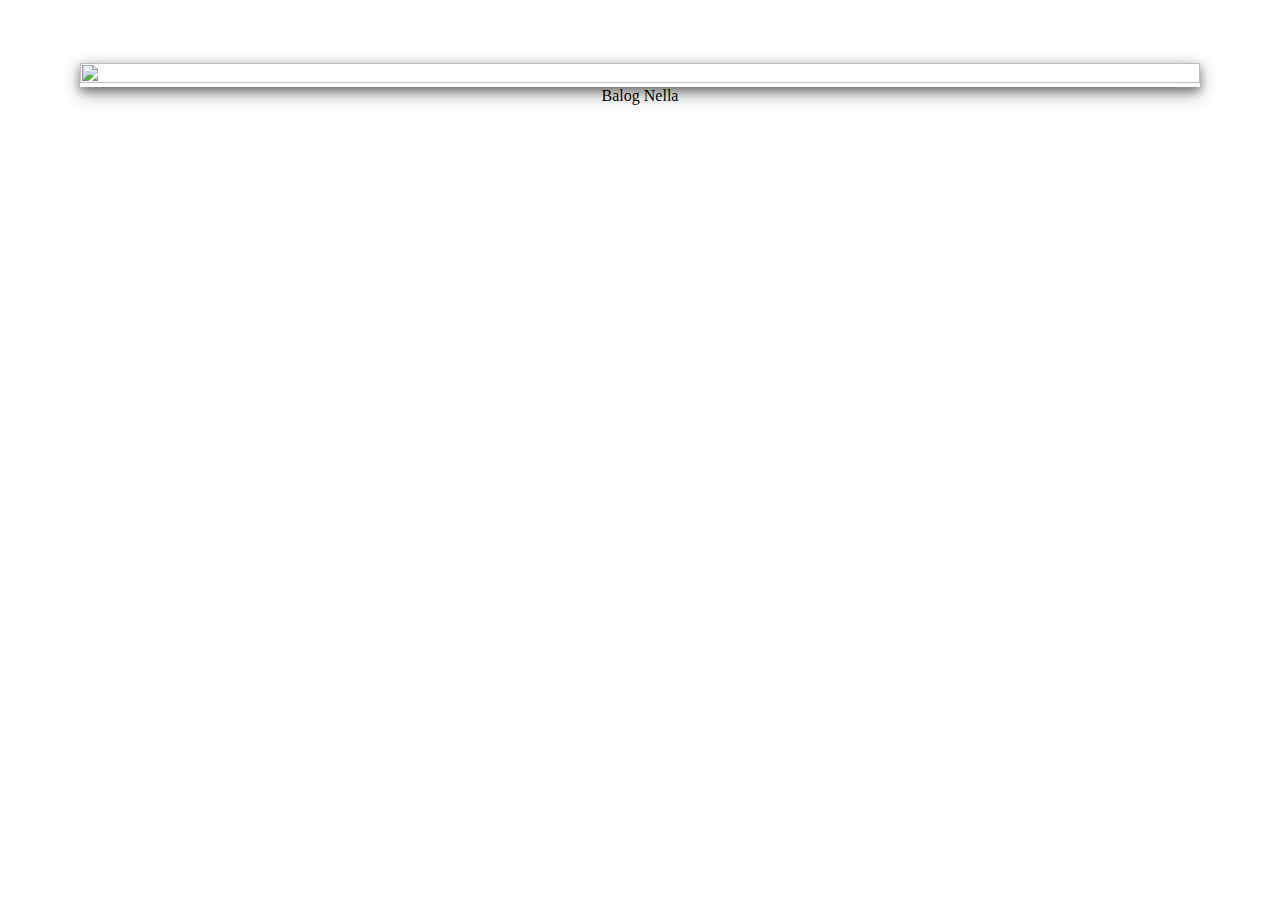
==== index.html @ 2c91ec94 "nem működik img-el" ====
<!DOCTYPE html>
<html>
    <head>
        <script type="text/javascript" src="Js/jquery.js"></script>
        <meta charset="utf-8" lang="en" />
        <meta name="viewport" content="width=device-width,initial-scale=1.0">
        <link rel="stylesheet" type="text/css" href="CSS/navbar.css"/>
        <link rel="stylesheet" type="text/css" href="CSS/Home.css"/>
        <title>Balog Nella</title>
    </head>
    <body>
        <script src="Js/common.js">
        
        </script>
        <div id="nav-placeholder"></div>

        <div class= "container">
            <div class="kep" >
                <img src="Images/falMelletti.jpg" width="100%">
            </div>
            <div class="nev">
                <p class="felirat">Balog Nella</p>
            </div>
        </div>
    </body>
</html>
---- CSS/navbar.css ----
:root{
    --background: #fff5db;
}

@import url('https://fonts.googleapis.com/css2?family=Open+Sans:wght@300;400&display=swap');

*{
    box-sizing: border-box;
    padding: 0px;
    margin: 0px;
}
html {
    overflow-x: hidden;
}
body {
    position: relative;
    min-height: 100vh;

}

.js-loading *,
.js-loading *:before,
.js-loading *:after {
  animation-play-state: paused !important;
}

.nav{
    display: flex;
    flex-direction: row;
    width: 70vw;
    height: inherit;
    align-items: center;
    vertical-align: middle;
    margin: auto;
    max-height: inherit;
}
header{
    display: block;
}

.icons{
    position: relative;
    flex-basis: 30%;
    list-style: none;
    min-width: 160px;
}

.navigations{
    list-style: none;
    flex-basis: 70%;
    justify-content: space-around;
    width: 30%;
    display: flex;
    flex-direction: row;
    font-size: inherit;
    font-family: 'Open Sans', sans-serif;
}
.navigations > li > a{
    transition: 0.3s linear;
    text-transform: uppercase;
}
.navigations > li > a:hover{
    position: relative;
    color: #ff3c3c;
    font-size: 1.15em;
    transition: 0.3s linear;
}
.navigations >li{
    padding-right: 2.5vw;
}
.inline > li{
    display: inline-block;
    text-decoration: none;
    padding: auto;
    font-size: 1rem;
    margin: auto;
}
/* icons */
.icon{
    height: 3vh;
    width: 3vh;
    background-size: cover;
    
}

#instagram{
    background-image: url(../Images/instagram.svg);
    transition: 0.2s linear;
    margin-left: 1rem;
    margin-right: 2rem;
}

#instagram:hover{
    background-image: url(../Images/instagramC2.svg);
}

#youtube{
    background-image: url(..//Images/youtube.svg);
    transition: 0.2s linear;
}

#youtube:hover{
    background-image: url(../Images/youtubeC.svg);
}

a{
    color: black;   
    text-decoration: none;
}

.burger div{
    width: 25px;
    height: 3px;
    background-color: rgb(0, 0, 0);
    margin: 5px;
    transition: 0.3s linear;
}

.burger {
    position: absolute;
    right: 3vh;
    align-items: right;
    cursor: pointer;
    display: none;
}
img{
    box-shadow: 0 4px 8px 0 rgba(0, 0, 0, 0.2), 0 6px 20px 0 rgba(0, 0, 0, 0.19);
}
nav {
    opacity: 0;
    transform: translateY(-40%);
    background-color: var(--background);
    max-height: 7vh;
    height: 5rem;
    width: 100%;
    z-index: 10;
    animation: slideInNav 0.5s forwards;
    vertical-align: middle;
    justify-content: center;
}

@keyframes slideInNav {
    100%{
        opacity: 1;
        transform: none;
    }
}
@media screen and (max-width: 1200px) {
    .inline > li{
        font-size: 1.2rem;
    }
    .nav{
        width: 90%;
    }
}

@media  screen and (max-width: 1000px){
    body{
        overflow-x: hidden;
    }
    
    nav{
        min-height: 2em;
        max-height: 6vh;
    }
    .navigations{
        position: absolute;
        right: 0px;
        height: 100vh;
        top: 6vh;
        background-color:   #ffebb9;
        opacity: 0;
        flex-direction: column;
        align-items: center;
        width: 100%;
        transform: translateX(100%);
        transition: 0.5s ease-in;
        z-index: 10;
        justify-content: center;
    }

    .navigations > li{
        flex-basis: none;
        font-size: 5vh;
        line-height: 1em;
        margin: 0px;
        padding: 0px;
        margin-bottom: 10vh;
    }
   
    nav{
        height: 10vh;
    }
    .icon{
        width:  4vh;
        height: 4vh; 
    }
    .burger{
        display: block;
    }
    
    .nav-toggle:checked ~ .navigations{
        opacity: 0.92;
        transform: translateX(0%);
        
    }

    .nav-toggle:checked ~ .burger > .line1{
        transform:   rotate(45deg) translate(5px, 6px);
        width: 30px;
        transition: 0.3s linear;
    } 
    .nav-toggle:checked ~ .burger > .line2{
        width: 0px;
        transition: 0.3s linear;
        opacity: 0;

    } 
    .nav-toggle:checked ~ .burger > .line3{
        transform:   rotate(-45deg) translate(5px, -6px);
        width: 30px;
        transition: 0.3s linear;
    } 
}
---- CSS/Home.css ----
@import url('https://fonts.googleapis.com/css2?family=Great+Vibes&display=swap');


.nev{
    line-height: auto;
    text-align: center;
    width: 100%;
    top: 75%;
    z-index: 0;
}

img{
    object-fit: cover;
    height: 100%;
}
.kep{
    max-width: 70rem;
    margin: auto;
    padding: auto;
    box-shadow: 0 4px 8px 0 rgba(0, 0, 0, 0.2), 0 6px 20px 0 rgba(0, 0, 0, 0.19);
    transition: 0.3s;
}
.container{
    position: relative;
}
.container > div{
    padding: auto;
    animation: slideIn 2s;
}

@keyframes slideIn {
    0%{
        z-index: 0;
        opacity: 0;
        transform: translateX(-30%);
    }
    100%{
        z-index: 0;
        opacity: 1;
        transform: translateX(0%);
    }
}
/*
.felirat{
    position: relative;
    color:   #ffebb9;
    vertical-align: middle;
    padding: auto;
    margin: auto;
    z-index: 2;
    font-family: 'Great Vibes', cursive;
    font-size: 15vw;
}
*/
@media  screen and (max-width: 1050px){
    

    .container{
        padding: 0px;
        margin-top: 0px;
        position: static;
    }

    h1{
        font-size: 17vw;
    }
    .kep{
        width: 100%;
        height: 100vh;
    }
}

/* Animations */

h1:hover{
    animation: swing 0.4s ;
}

@keyframes swing{
    15%{
        transform: rotate(-10deg);
    }
    30%{
        transform: rotate(10deg);
    }
    45%{
        transform: rotate(-4deg);
    }
    60%{
        transform: rotate(4deg);
    }
    75%{
        transform: rotate(-1deg);
    }
    90%{
        transform: rotate(1deg);
    }
    100%{
        transform: rotate(0deg);
    }

}
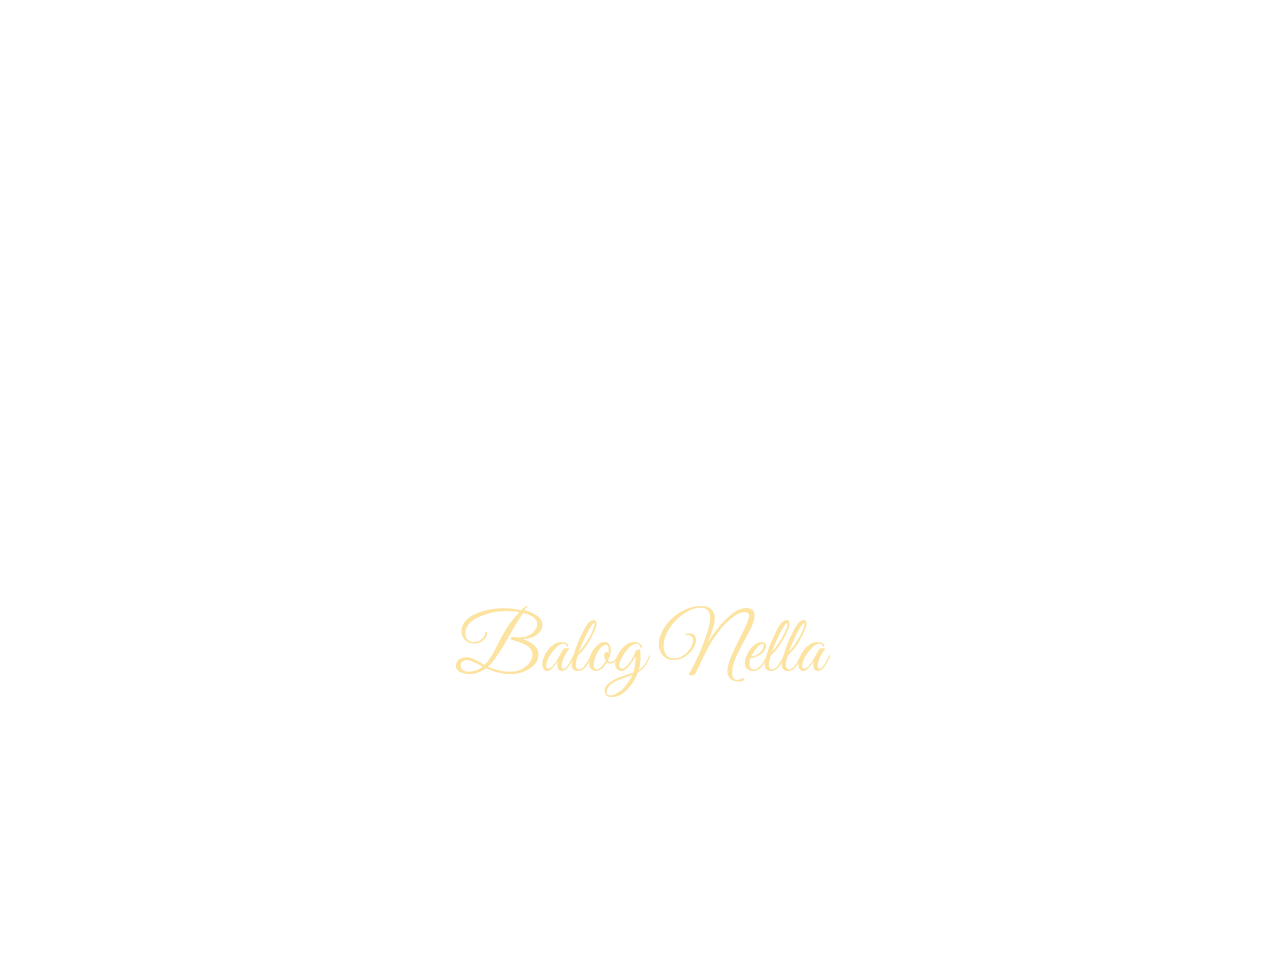
==== commit 2ab736b7: "home page image fixed" ====
--- a/index.html
+++ b/index.html
@@ -15,9 +15,6 @@
         <div id="nav-placeholder"></div>
 
         <div class= "container">
-            <div class="kep" >
-                <img src="Images/falMelletti.jpg" width="100%">
-            </div>
             <div class="nev">
                 <p class="felirat">Balog Nella</p>
             </div>
--- a/CSS/Home.css
+++ b/CSS/Home.css
@@ -4,24 +4,20 @@
 .nev{
     line-height: auto;
     text-align: center;
-    width: 100%;
-    top: 75%;
-    z-index: 0;
+    padding-top: 60vh;
 }
 
-img{
-    object-fit: cover;
-    height: 100%;
-}
-.kep{
-    max-width: 70rem;
-    margin: auto;
+.container{
+    position: static;
+    text-align: center;
+    height: 100vh;
+    max-width: 80vh;
+    background-image: url(../Images/falMelletti.jpg);
+    background-position: top left;
+    background-repeat: no-repeat;
+    background-size: cover;
     padding: auto;
-    box-shadow: 0 4px 8px 0 rgba(0, 0, 0, 0.2), 0 6px 20px 0 rgba(0, 0, 0, 0.19);
-    transition: 0.3s;
-}
-.container{
-    position: relative;
+    margin:auto;
 }
 .container > div{
     padding: auto;
@@ -40,63 +36,39 @@
         transform: translateX(0%);
     }
 }
-/*
+
 .felirat{
-    position: relative;
-    color:   #ffebb9;
+    color:    #fde3a0;
     vertical-align: middle;
-    padding: auto;
-    margin: auto;
     z-index: 2;
     font-family: 'Great Vibes', cursive;
-    font-size: 15vw;
+    max-width: inherit;
+    font-size: 5rem;
+    transition: 0.3s;
 }
-*/
-@media  screen and (max-width: 1050px){
-    
+@media screen and (max-width: 1050px){
+    .felirat{
+        font-size: 8rem;
+    }
+}
 
+@media  screen and (max-width: 750px){
     .container{
         padding: 0px;
         margin-top: 0px;
         position: static;
     }
 
-    h1{
-        font-size: 17vw;
-    }
-    .kep{
-        width: 100%;
-        height: 100vh;
+    .felirat{
+        font-size: 18vw;
     }
 }
 
 /* Animations */
 
-h1:hover{
-    animation: swing 0.4s ;
+.felirat:hover{
+    transition: 0.3s;
+    transform: scale(1.05);
+    filter: hue-rotate(-30deg);
 }
 
-@keyframes swing{
-    15%{
-        transform: rotate(-10deg);
-    }
-    30%{
-        transform: rotate(10deg);
-    }
-    45%{
-        transform: rotate(-4deg);
-    }
-    60%{
-        transform: rotate(4deg);
-    }
-    75%{
-        transform: rotate(-1deg);
-    }
-    90%{
-        transform: rotate(1deg);
-    }
-    100%{
-        transform: rotate(0deg);
-    }
-
-} 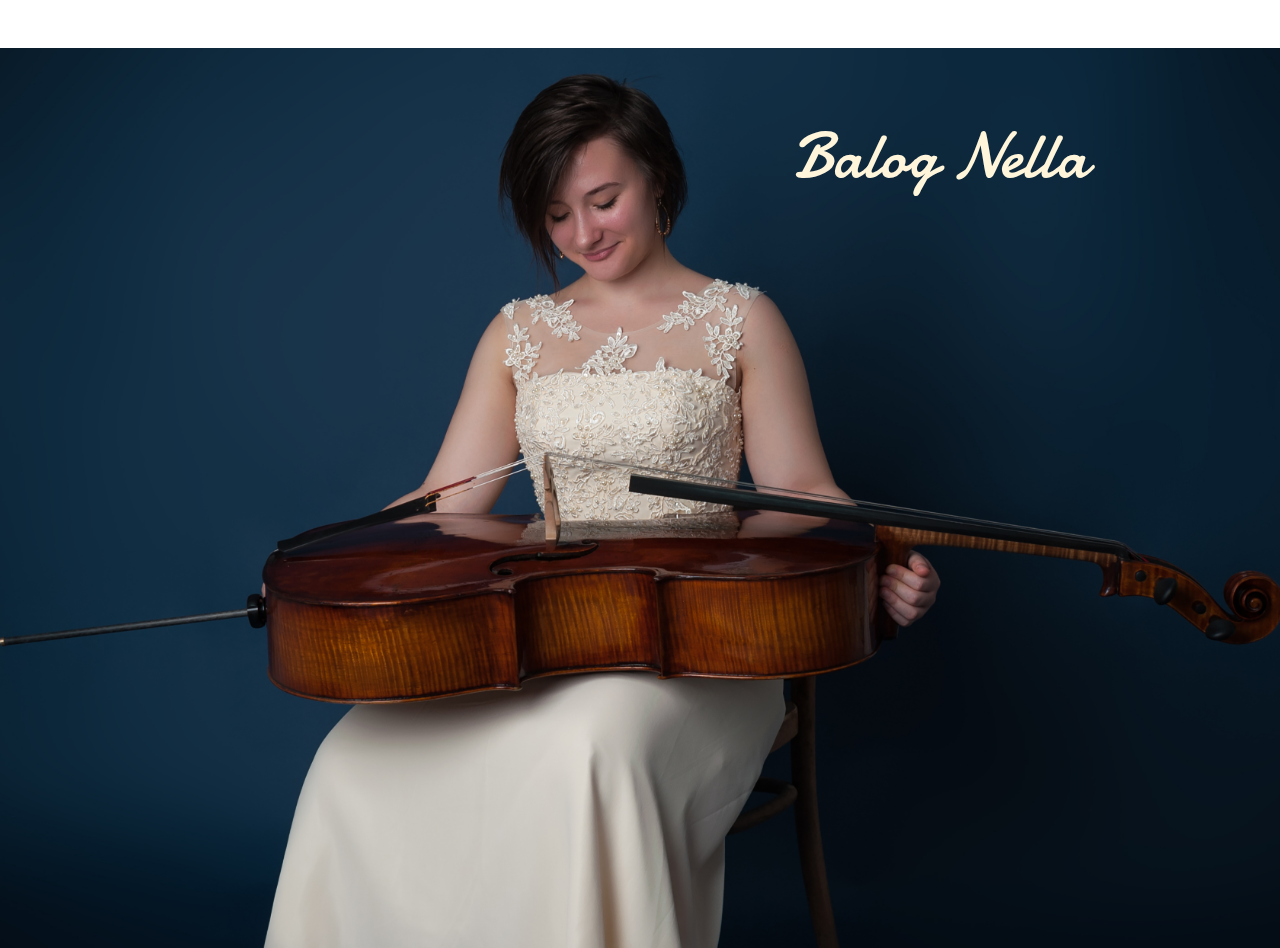
==== commit ac26f6a2: "optimization" ====
--- a/index.html
+++ b/index.html
@@ -1,7 +1,7 @@
 <!DOCTYPE html>
 <html>
     <head>
-        <script type="text/javascript" src="Js/jquery.js"></script>
+        <script src="https://ajax.googleapis.com/ajax/libs/jquery/3.6.0/jquery.min.js"></script>
         <meta charset="utf-8" lang="en" />
         <meta name="viewport" content="width=device-width,initial-scale=1.0">
         <link rel="stylesheet" type="text/css" href="CSS/navbar.css"/>
--- a/CSS/navbar.css
+++ b/CSS/navbar.css
@@ -24,7 +24,7 @@
   animation-play-state: paused !important;
 }
 
-.nav{
+.navMiddle{
     display: flex;
     flex-direction: row;
     width: 70vw;
@@ -33,6 +33,7 @@
     vertical-align: middle;
     margin: auto;
     max-height: inherit;
+    min-height: inherit;
 }
 header{
     display: block;
@@ -42,7 +43,8 @@
     position: relative;
     flex-basis: 30%;
     list-style: none;
-    min-width: 160px;
+    min-width: 100px;
+    min-height: 22px;
 }
 
 .navigations{
@@ -63,7 +65,7 @@
     position: relative;
     color: #ff3c3c;
     font-size: 1.15em;
-    transition: 0.3s linear;
+    transition: 0.2s linear;
 }
 .navigations >li{
     padding-right: 2.5vw;
@@ -77,10 +79,9 @@
 }
 /* icons */
 .icon{
-    height: 3vh;
-    width: 3vh;
+    height: 2rem;
+    width: 2rem;
     background-size: cover;
-    
 }
 
 #instagram{
@@ -117,7 +118,7 @@
 }
 
 .burger {
-    position: absolute;
+    position: fixed;
     right: 3vh;
     align-items: right;
     cursor: pointer;
@@ -126,17 +127,22 @@
 img{
     box-shadow: 0 4px 8px 0 rgba(0, 0, 0, 0.2), 0 6px 20px 0 rgba(0, 0, 0, 0.19);
 }
-nav {
+#navbar {
+    position: fixed;
     opacity: 0;
     transform: translateY(-40%);
     background-color: var(--background);
-    max-height: 7vh;
+    max-height: 55px;   
+    max-width: 100vw; 
     height: 5rem;
     width: 100%;
     z-index: 10;
     animation: slideInNav 0.5s forwards;
     vertical-align: middle;
     justify-content: center;
+    min-height: 40px;
+    transition: 0.3s;
+    top: 0px;
 }
 
 @keyframes slideInNav {
@@ -145,26 +151,62 @@
         transform: none;
     }
 }
-@media screen and (max-width: 1200px) {
+@media screen and (max-width: 1200px) and (min-width: 1001px){
     .inline > li{
         font-size: 1.2rem;
     }
-    .nav{
+    .navMiddle{
         width: 90%;
     }
 }
 
-@media  screen and (max-width: 1000px){
+@media screen and (max-width: 1000px) and (orientation: landscape){
+    #navbar{
+        height: 3rem;
+        max-height: 3rem;
+        width: 100%;
+    }
+    .navigations{
+        width: 100%;
+    }
+    .navMiddle{
+        width: 100%;
+    }
+    .icons{
+        flex-basis: 20%;
+    }
+}
+@media screen and (max-width: 800px) and (orientation: landscape){
+    .navMiddle{
+        width: 100vw;
+    }
+
+    .icon{
+        margin-left: 1rem;
+    }
+
+    #instagram{
+        margin: 0;
+        margin-left: 1rem;
+    }
+
+    .navigations{
+        transform: translateX(5%);
+        width: 50%;
+    }
+
+    #navbar{
+        opacity: 1;
+        justify-content: flex-start;
+    }
+}
+@media screen and (max-width: 1300px) and (orientation: portrait){
     body{
         overflow-x: hidden;
     }
     
-    nav{
-        min-height: 2em;
-        max-height: 6vh;
-    }
     .navigations{
-        position: absolute;
+        position: fixed;
         right: 0px;
         height: 100vh;
         top: 6vh;
@@ -188,35 +230,44 @@
         margin-bottom: 10vh;
     }
    
-    nav{
-        height: 10vh;
+    #navbar{
+        height: 6vh;
+    }
+    .navMiddle{
+        width: 90%;
+
+    }
+    .icons{
+        flex-basis: 50%;
     }
     .icon{
-        width:  4vh;
-        height: 4vh; 
+        width:  2rem;
+        height: 2rem; 
+        min-width: 22px;
+        min-height: 22px;
     }
     .burger{
         display: block;
     }
     
-    .nav-toggle:checked ~ .navigations{
+    #toggle:checked ~ .navigations{
         opacity: 0.92;
         transform: translateX(0%);
         
     }
 
-    .nav-toggle:checked ~ .burger > .line1{
+    #toggle:checked ~ .burger > .line1{
         transform:   rotate(45deg) translate(5px, 6px);
         width: 30px;
         transition: 0.3s linear;
     } 
-    .nav-toggle:checked ~ .burger > .line2{
+    #toggle:checked ~ .burger > .line2{
         width: 0px;
         transition: 0.3s linear;
         opacity: 0;
 
     } 
-    .nav-toggle:checked ~ .burger > .line3{
+    #toggle:checked ~ .burger > .line3{
         transform:   rotate(-45deg) translate(5px, -6px);
         width: 30px;
         transition: 0.3s linear;
--- a/CSS/Home.css
+++ b/CSS/Home.css
@@ -1,23 +1,23 @@
-@import url('https://fonts.googleapis.com/css2?family=Great+Vibes&display=swap');
-
+@import url('https://fonts.googleapis.com/css2?family=Damion&display=swap');
 
 .nev{
     line-height: auto;
-    text-align: center;
-    padding-top: 60vh;
+    text-align: right;
+    padding-top: 4rem;
+    padding-right: 15vw;
 }
 
 .container{
     position: static;
     text-align: center;
     height: 100vh;
-    max-width: 80vh;
-    background-image: url(../Images/falMelletti.jpg);
-    background-position: top left;
+    max-width: 100%;
+    background-image: url(../Images/uloFeher.jpg);
+    background-position: top center;
     background-repeat: no-repeat;
     background-size: cover;
     padding: auto;
-    margin:auto;
+    margin-top: 3rem;
 }
 .container > div{
     padding: auto;
@@ -38,37 +38,67 @@
 }
 
 .felirat{
-    color:    #fde3a0;
+    color:    #fff5db;
     vertical-align: middle;
     z-index: 2;
-    font-family: 'Great Vibes', cursive;
+    font-family: 'Damion', cursive;
     max-width: inherit;
-    font-size: 5rem;
+    font-size: 4rem;
     transition: 0.3s;
 }
-@media screen and (max-width: 1050px){
+
+@media screen and (max-width: 1000px) and (orientation: landscape){
     .felirat{
+        font-size: 3rem;
+    }
+
+    .nev{
+        padding-right: 10vw;
+        padding-top: 10vh;
+    }
+}
+@media screen and (max-width: 600px) and (orientation: landscape){
+    .nev{
+        padding-right: 5vw;
+    }
+    
+}
+@media screen and (max-width: 1050px) and (orientation: portrait){
+    .felirat{
+        text-align: center;
         font-size: 8rem;
+    }
+
+    .container{
+        background-image: url(../Images/falMellettiCompressed.jpg);
+        background-position: top left;
+        margin-top: 3vh;
+    }
+
+    .nev{
+        text-align: center;
+        padding-top: 70vh;
+        padding-right: 0px;
     }
 }
 
-@media  screen and (max-width: 750px){
+@media  screen and (max-width: 750px) and (orientation: portrait){
     .container{
-        padding: 0px;
-        margin-top: 0px;
         position: static;
     }
 
     .felirat{
-        font-size: 18vw;
+        font-size: 4rem;
     }
 }
 
+@media  screen and (max-width: 400px) and (orientation: portrait){
+    .felirat{
+        font-size: 3rem;
+    }
+}
+
+
 /* Animations */
 
-.felirat:hover{
-    transition: 0.3s;
-    transform: scale(1.05);
-    filter: hue-rotate(-30deg);
-}
 
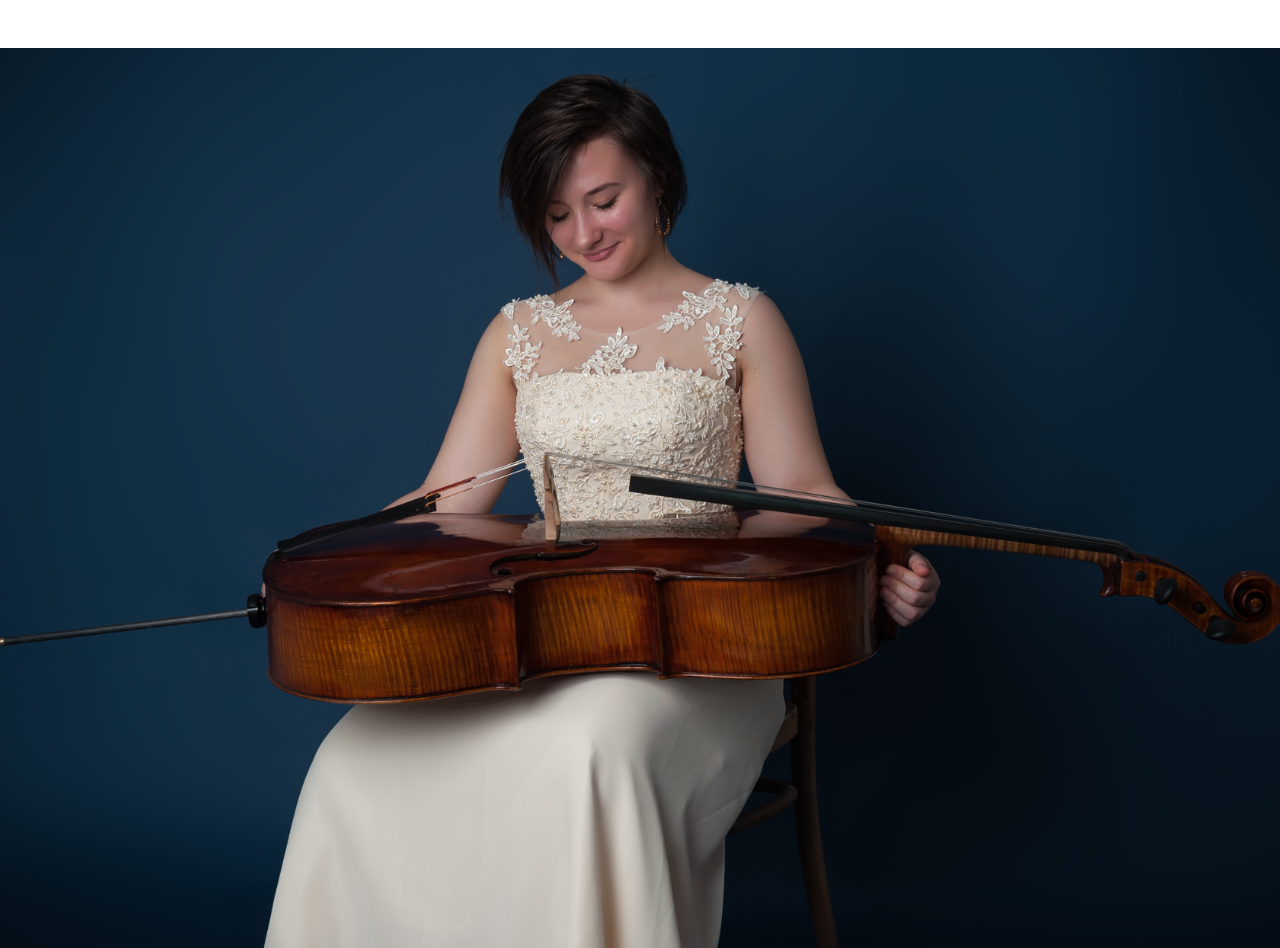
==== commit 461be48d: "new animation" ====
--- a/index.html
+++ b/index.html
@@ -1,12 +1,14 @@
 <!DOCTYPE html>
-<html>
+<html lang="en">
     <head>
         <script src="https://ajax.googleapis.com/ajax/libs/jquery/3.6.0/jquery.min.js"></script>
         <meta charset="utf-8" lang="en" />
+        <meta name="keywords" content="Balog Nella Cellist">
+        <meta name="description" content="Official website of Cellist Nella Balog">
         <meta name="viewport" content="width=device-width,initial-scale=1.0">
         <link rel="stylesheet" type="text/css" href="CSS/navbar.css"/>
         <link rel="stylesheet" type="text/css" href="CSS/Home.css"/>
-        <title>Balog Nella</title>
+        <title>Nella Balog</title>
     </head>
     <body>
         <script src="Js/common.js">
@@ -16,8 +18,25 @@
 
         <div class= "container">
             <div class="nev">
-                <p class="felirat">Balog Nella</p>
+                <div class="felirat">
+                    <svg id="svg-nev" viewBox="0 0 699 188" fill="none" xmlns="http://www.w3.org/2000/svg">
+                        <path d="M129.047 61.1328C133.078 62.2578 136.5 63.5469 139.312 65C142.172 66.4531 144.562 67.9766 146.484 69.5703C148.453 71.1172 150 72.7109 151.125 74.3516C152.25 75.9922 153.117 77.5625 153.727 79.0625C154.336 80.5625 154.711 81.9688 154.852 83.2812C155.039 84.5469 155.133 85.625 155.133 86.5156C155.133 89.7969 154.5 92.7266 153.234 95.3047C152.016 97.8828 150.352 100.156 148.242 102.125C146.133 104.094 143.672 105.758 140.859 107.117C138.094 108.477 135.188 109.578 132.141 110.422C129.094 111.312 125.977 111.945 122.789 112.32C119.602 112.742 116.578 112.953 113.719 112.953C109.078 112.953 104.273 112.484 99.3047 111.547C94.3828 110.609 89.3906 109.086 84.3281 106.977C83.2031 106.508 82.6406 105.688 82.6406 104.516C82.6406 103.719 82.9219 103.086 83.4844 102.617C84.0469 102.102 84.6562 101.844 85.3125 101.844C85.6406 101.844 85.9922 101.914 86.3672 102.055C90.7266 103.883 95.2031 105.266 99.7969 106.203C104.391 107.141 109.008 107.609 113.648 107.609C119.977 107.609 125.414 107 129.961 105.781C134.508 104.562 138.234 102.969 141.141 101C144.094 98.9844 146.273 96.7344 147.68 94.25C149.086 91.7188 149.789 89.1641 149.789 86.5859C149.789 83.7266 148.992 81.0781 147.398 78.6406C145.852 76.2031 143.625 74.0234 140.719 72.1016C137.859 70.1797 134.414 68.5391 130.383 67.1797C126.352 65.8203 121.875 64.8125 116.953 64.1562C113.719 64.7188 110.578 65.1172 107.531 65.3516C104.484 65.5859 101.672 65.7031 99.0938 65.7031H97.4766C97.1484 65.7031 96.8438 65.6797 96.5625 65.6328C93.1875 73.7422 89.1562 80.75 84.4688 86.6562C79.8281 92.5625 74.8594 97.4609 69.5625 101.352C64.3125 105.195 58.8984 108.055 53.3203 109.93C47.7891 111.758 42.4688 112.672 37.3594 112.672C32.0625 112.672 27.1875 111.922 22.7344 110.422C18.3281 108.969 14.5312 106.883 11.3438 104.164C8.15625 101.445 5.67188 98.1641 3.89062 94.3203C2.10938 90.4297 1.21875 86.0938 1.21875 81.3125C1.21875 76.3438 2.17969 71.2109 4.10156 65.9141C6.07031 60.5703 8.97656 55.1562 12.8203 49.6719C16.4766 44.5156 20.5312 39.8984 24.9844 35.8203C29.4375 31.6953 34.1016 28.0859 38.9766 24.9922C43.8984 21.8984 48.9609 19.25 54.1641 17.0469C59.3672 14.8438 64.5234 13.0391 69.6328 11.6328C74.7891 10.2266 79.8047 9.21875 84.6797 8.60938C89.6016 7.95312 94.2188 7.625 98.5312 7.625C102.047 7.625 105.398 7.74219 108.586 7.97656C111.773 8.21094 114.82 8.5625 117.727 9.03125C119.414 7.15625 120.773 5.82031 121.805 5.02344C122.836 4.17969 123.422 3.71094 123.562 3.61719C124.125 3.33594 124.617 3.19531 125.039 3.19531C125.695 3.19531 126.281 3.38281 126.797 3.75781C127.312 4.13281 127.57 4.67188 127.57 5.375C127.57 6.3125 127.242 7.10938 126.586 7.76562C125.93 8.375 125.039 9.21875 123.914 10.2969C132.492 12.4062 139.055 15.5938 143.602 19.8594C148.148 24.0781 150.422 29.3047 150.422 35.5391C150.422 38.9609 149.859 42.0312 148.734 44.75C147.609 47.4688 146.062 49.8594 144.094 51.9219C142.172 53.9844 139.898 55.7891 137.273 57.3359C134.695 58.8359 131.953 60.1016 129.047 61.1328ZM117.023 58.8125C119.086 58.4375 121.195 57.9453 123.352 57.3359C125.555 56.7266 127.688 56 129.75 55.1562C131.859 54.2656 133.852 53.2344 135.727 52.0625C137.602 50.8438 139.219 49.4375 140.578 47.8438C141.984 46.2031 143.086 44.375 143.883 42.3594C144.727 40.3438 145.148 38.0469 145.148 35.4688C145.148 30.2188 142.969 25.8828 138.609 22.4609C134.25 19.0391 127.992 16.5078 119.836 14.8672C117.492 17.7734 115.289 20.9844 113.227 24.5C111.164 28.0156 109.266 31.6719 107.531 35.4688C105.797 39.2188 104.227 43.0391 102.82 46.9297C101.461 50.7734 100.336 54.5 99.4453 58.1094C100.383 58.0625 101.25 58.0391 102.047 58.0391C102.844 58.0391 103.523 58.0391 104.086 58.0391C105.914 58.0391 107.906 58.1094 110.062 58.25C112.219 58.3438 114.539 58.5312 117.023 58.8125ZM113.859 13.8828C111.469 13.5547 109.008 13.3203 106.477 13.1797C103.945 13.0391 101.297 12.9688 98.5312 12.9688C94.4062 12.9688 90.0234 13.2734 85.3828 13.8828C80.7422 14.4922 75.9844 15.4531 71.1094 16.7656C66.2344 18.0781 61.3125 19.7891 56.3438 21.8984C51.4219 23.9609 46.6172 26.4688 41.9297 29.4219C37.2891 32.3281 32.8594 35.7266 28.6406 39.6172C24.4219 43.5078 20.5781 47.8906 17.1094 52.7656C13.5938 57.7344 10.9453 62.6328 9.16406 67.4609C7.38281 72.2891 6.49219 76.8828 6.49219 81.2422C6.49219 85.3203 7.21875 88.9766 8.67188 92.2109C10.1719 95.4453 12.2812 98.1875 15 100.438C17.7188 102.641 20.9766 104.352 24.7734 105.57C28.5703 106.742 32.7656 107.328 37.3594 107.328C41.9531 107.328 46.7344 106.508 51.7031 104.867C56.6719 103.18 61.5234 100.625 66.2578 97.2031C70.9922 93.7344 75.4922 89.375 79.7578 84.125C84.0234 78.8281 87.75 72.5469 90.9375 65.2812C90.0938 65.2812 89.2266 65.0469 88.3359 64.5781C87.4453 64.0625 87 63.2656 87 62.1875C87 61.0625 87.5391 60.2656 88.6172 59.7969C89.6953 59.2812 91.3828 58.8594 93.6797 58.5312C94.9453 54.6875 96.2344 50.8438 97.5469 47C98.8594 43.1562 100.312 39.3594 101.906 35.6094C103.5 31.8594 105.258 28.1797 107.18 24.5703C109.102 20.9141 111.328 17.3516 113.859 13.8828Z" stroke="#FFF5DB" stroke-width="2" mask="url(#path-1-outside-1)"/>
+                        <path d="M219.961 90.3828C219.773 90.7578 219.375 91.5547 218.766 92.7734C218.203 93.9453 217.453 95.3047 216.516 96.8516C215.625 98.3984 214.57 100.016 213.352 101.703C212.133 103.391 210.773 104.938 209.273 106.344C207.773 107.75 206.156 108.922 204.422 109.859C202.688 110.75 200.859 111.195 198.938 111.195C196.219 111.195 193.922 110.328 192.047 108.594C190.219 106.859 188.883 104.68 188.039 102.055C186.445 104.727 184.547 106.859 182.344 108.453C180.141 110 177.938 110.773 175.734 110.773C174 110.773 172.43 110.469 171.023 109.859C169.617 109.203 168.422 108.312 167.438 107.188C166.453 106.016 165.68 104.656 165.117 103.109C164.602 101.562 164.344 99.875 164.344 98.0469C164.344 94.3906 164.953 91.1797 166.172 88.4141C167.438 85.6016 169.031 83.2578 170.953 81.3828C172.875 79.5078 174.984 78.1016 177.281 77.1641C179.625 76.2266 181.875 75.7578 184.031 75.7578C185.484 75.7578 186.82 75.9688 188.039 76.3906C189.258 76.7656 190.289 77.1875 191.133 77.6562C192.023 78.125 192.703 78.5703 193.172 78.9922C193.641 79.3672 193.898 79.5781 193.945 79.625C194.461 80.2344 194.719 80.8672 194.719 81.5234C194.719 82.2266 194.461 82.8594 193.945 83.4219C193.43 83.9375 192.82 84.1953 192.117 84.1953C191.367 84.1953 190.734 83.9375 190.219 83.4219C190.125 83.3281 189.914 83.1641 189.586 82.9297C189.258 82.6484 188.812 82.3672 188.25 82.0859C187.688 81.8047 187.008 81.5703 186.211 81.3828C185.461 81.1484 184.594 81.0312 183.609 81.0312C182.156 81.0312 180.609 81.3594 178.969 82.0156C177.328 82.6719 175.828 83.7031 174.469 85.1094C173.109 86.4688 171.961 88.2031 171.023 90.3125C170.133 92.375 169.688 94.8359 169.688 97.6953C169.688 98.5859 169.781 99.5 169.969 100.438C170.156 101.328 170.484 102.148 170.953 102.898C171.422 103.648 172.055 104.258 172.852 104.727C173.648 105.195 174.633 105.43 175.805 105.43C176.648 105.43 177.609 105.148 178.688 104.586C179.812 104.023 180.867 103.156 181.852 101.984C182.883 100.812 183.797 99.3359 184.594 97.5547C185.438 95.7734 186.023 93.6641 186.352 91.2266C186.445 90.5703 186.75 90.0312 187.266 89.6094C187.781 89.1406 188.391 88.9062 189.094 88.9062C189.75 88.9062 190.312 89.1641 190.781 89.6797C191.297 90.1953 191.578 90.7812 191.625 91.4375C191.672 92.3281 191.766 93.5938 191.906 95.2344C192.047 96.8281 192.352 98.4219 192.82 100.016C193.336 101.609 194.086 102.992 195.07 104.164C196.055 105.336 197.414 105.922 199.148 105.922C200.273 105.922 201.375 105.617 202.453 105.008C203.578 104.398 204.656 103.602 205.688 102.617C206.766 101.586 207.773 100.438 208.711 99.1719C209.695 97.8594 210.586 96.5469 211.383 95.2344C212.18 93.9219 212.883 92.6562 213.492 91.4375C214.102 90.2188 214.617 89.1641 215.039 88.2734C215.273 87.7578 215.602 87.3594 216.023 87.0781C216.492 86.7969 216.984 86.6562 217.5 86.6562C218.297 86.6562 218.93 86.9609 219.398 87.5703C219.914 88.1328 220.172 88.7422 220.172 89.3984C220.172 89.7266 220.102 90.0547 219.961 90.3828Z" stroke="#FFF5DB" stroke-width="2" mask="url(#path-1-outside-1)"/>
+                        <path d="M255.117 90.5234C254.602 91.6016 253.945 92.8906 253.148 94.3906C252.398 95.8438 251.531 97.3672 250.547 98.9609C249.562 100.555 248.461 102.148 247.242 103.742C246.023 105.289 244.688 106.695 243.234 107.961C241.828 109.18 240.305 110.164 238.664 110.914C237.07 111.711 235.359 112.109 233.531 112.109C230.719 112.109 228.305 111.242 226.289 109.508C224.273 107.773 222.562 105.5 221.156 102.688C219.75 99.875 218.602 96.6875 217.711 93.125C216.867 89.5156 216.211 85.8594 215.742 82.1562C215.273 78.4062 214.945 74.7734 214.758 71.2578C214.617 67.7422 214.547 64.625 214.547 61.9062C214.547 57.9688 214.664 53.8906 214.898 49.6719C215.18 45.4531 215.602 41.3281 216.164 37.2969C216.727 33.2656 217.43 29.4453 218.273 25.8359C219.164 22.2266 220.195 19.0625 221.367 16.3438C222.586 13.625 223.969 11.4688 225.516 9.875C227.062 8.28125 228.82 7.48438 230.789 7.48438C232.336 7.48438 233.719 7.85938 234.938 8.60938C236.203 9.3125 237.258 10.4844 238.102 12.125C238.945 13.7656 239.602 15.8984 240.07 18.5234C240.539 21.1484 240.773 24.3594 240.773 28.1562C240.773 32.8438 240.281 37.6953 239.297 42.7109C238.312 47.6797 236.977 52.6953 235.289 57.7578C233.602 62.8203 231.609 67.8828 229.312 72.9453C227.016 77.9609 224.555 82.8594 221.93 87.6406C223.102 93.5938 224.672 98.2812 226.641 101.703C228.609 105.078 230.977 106.766 233.742 106.766C235.617 106.766 237.422 106.039 239.156 104.586C240.891 103.086 242.484 101.328 243.938 99.3125C245.391 97.2969 246.656 95.2578 247.734 93.1953C248.859 91.0859 249.727 89.3984 250.336 88.1328C250.57 87.6641 250.898 87.3125 251.32 87.0781C251.742 86.7969 252.211 86.6562 252.727 86.6562C253.523 86.6562 254.156 86.9375 254.625 87.5C255.141 88.0625 255.398 88.6953 255.398 89.3984C255.398 89.6797 255.305 90.0547 255.117 90.5234ZM219.891 62.2578C219.891 65.2578 219.961 68.1406 220.102 70.9062C220.242 73.6719 220.43 76.3203 220.664 78.8516C222.633 75.0547 224.508 71.0234 226.289 66.7578C228.07 62.4453 229.641 58.1094 231 53.75C232.359 49.3438 233.438 44.9844 234.234 40.6719C235.078 36.3125 235.5 32.1641 235.5 28.2266C235.5 22.6953 235.055 18.7344 234.164 16.3438C233.273 13.9531 232.078 12.7578 230.578 12.7578C229.594 12.7578 228.633 13.4375 227.695 14.7969C226.805 16.1562 225.961 18.0078 225.164 20.3516C224.367 22.6953 223.641 25.4609 222.984 28.6484C222.328 31.8359 221.766 35.2578 221.297 38.9141C220.875 42.5703 220.523 46.3906 220.242 50.375C220.008 54.3594 219.891 58.3203 219.891 62.2578Z" stroke="#FFF5DB" stroke-width="2" mask="url(#path-1-outside-1)"/>
+                        <path d="M282.82 102.266C281.648 102.266 280.617 102.172 279.727 101.984C279.023 103.391 278.18 104.703 277.195 105.922C276.211 107.094 275.062 108.125 273.75 109.016C272.484 109.906 271.055 110.609 269.461 111.125C267.867 111.641 266.133 111.898 264.258 111.898C262.055 111.898 260.039 111.5 258.211 110.703C256.383 109.953 254.789 108.898 253.43 107.539C252.07 106.133 251.016 104.469 250.266 102.547C249.516 100.578 249.141 98.4219 249.141 96.0781C249.141 93.0781 249.68 90.4766 250.758 88.2734C251.836 86.0234 253.078 84.1719 254.484 82.7188C255.891 81.2188 257.297 80.1172 258.703 79.4141C260.109 78.6641 261.164 78.2891 261.867 78.2891C262.664 78.2891 263.25 78.5 263.625 78.9219C264.047 79.3438 264.258 79.9062 264.258 80.6094C264.258 81.4062 264 82.0156 263.484 82.4375C263.016 82.8125 262.406 83.1875 261.656 83.5625C260.906 83.9375 260.109 84.4766 259.266 85.1797C258.422 85.8359 257.625 86.6797 256.875 87.7109C256.172 88.7422 255.586 89.9609 255.117 91.3672C254.648 92.7734 254.414 94.3438 254.414 96.0781C254.414 97.625 254.648 99.0781 255.117 100.438C255.586 101.75 256.266 102.898 257.156 103.883C258.047 104.82 259.102 105.57 260.32 106.133C261.539 106.648 262.898 106.906 264.398 106.906C267.07 106.906 269.273 106.297 271.008 105.078C272.789 103.812 274.148 102.219 275.086 100.297C272.32 98.8438 270.047 96.7812 268.266 94.1094C266.484 91.4375 265.594 88.4375 265.594 85.1094C265.594 82.4375 266.227 80.2578 267.492 78.5703C268.805 76.8828 270.516 76.0391 272.625 76.0391C273.891 76.0391 275.086 76.3438 276.211 76.9531C277.336 77.5625 278.32 78.5234 279.164 79.8359C280.055 81.1484 280.758 82.8359 281.273 84.8984C281.789 86.9609 282.047 89.4219 282.047 92.2812C282.047 93.7812 281.859 95.3516 281.484 96.9922C281.766 97.0391 282.047 97.0625 282.328 97.0625C282.609 97.0625 282.914 97.0625 283.242 97.0625C284.836 97.0625 286.266 96.875 287.531 96.5C288.797 96.125 289.945 95.5625 290.977 94.8125C292.008 94.0625 292.922 93.1016 293.719 91.9297C294.562 90.7578 295.359 89.3984 296.109 87.8516C296.25 87.5703 296.555 87.3125 297.023 87.0781C297.492 86.7969 297.961 86.6562 298.43 86.6562C299.039 86.6562 299.602 86.9141 300.117 87.4297C300.68 87.8984 300.961 88.5312 300.961 89.3281C300.961 89.7031 300.867 90.125 300.68 90.5938C300.492 91.0156 300.305 91.4141 300.117 91.7891C299.32 93.1953 298.383 94.5547 297.305 95.8672C296.273 97.1328 295.031 98.2578 293.578 99.2422C292.172 100.18 290.578 100.93 288.797 101.492C287.016 102.055 285.023 102.312 282.82 102.266ZM270.797 84.5469C270.797 85.4375 270.914 86.375 271.148 87.3594C271.383 88.3438 271.734 89.3281 272.203 90.3125C272.719 91.25 273.328 92.1641 274.031 93.0547C274.781 93.8984 275.648 94.625 276.633 95.2344C276.773 94.25 276.844 93.2891 276.844 92.3516C276.844 91.0859 276.75 89.7969 276.562 88.4844C276.375 87.1719 276.094 85.9766 275.719 84.8984C275.391 83.7734 274.969 82.8828 274.453 82.2266C273.938 81.5234 273.328 81.1719 272.625 81.1719C272.344 81.1719 271.969 81.3828 271.5 81.8047C271.031 82.2266 270.797 83.1406 270.797 84.5469Z" stroke="#FFF5DB" stroke-width="2" mask="url(#path-1-outside-1)"/>
+                        <path d="M321.422 116.891C330.234 105.406 336.352 95.8672 339.773 88.2734C340.008 87.7578 340.312 87.3828 340.688 87.1484C341.109 86.8672 341.578 86.7266 342.094 86.7266C342.891 86.7266 343.547 87.0078 344.062 87.5703C344.578 88.0859 344.836 88.6953 344.836 89.3984C344.836 89.7266 344.766 90.0547 344.625 90.3828C342.562 95.0703 339.633 100.297 335.836 106.062C332.039 111.828 327.234 118.344 321.422 125.609C321.422 128.562 321.445 131.516 321.492 134.469C321.539 137.422 321.562 140.656 321.562 144.172C321.562 147.688 321.469 151.156 321.281 154.578C321.141 158.047 320.859 161.328 320.438 164.422C320.016 167.562 319.43 170.445 318.68 173.07C317.977 175.742 317.039 178.039 315.867 179.961C314.742 181.93 313.359 183.453 311.719 184.531C310.125 185.656 308.227 186.219 306.023 186.219C302.883 186.219 300.469 185.023 298.781 182.633C297.094 180.242 296.25 176.844 296.25 172.438C296.25 170.094 296.461 167.539 296.883 164.773C297.352 162.055 298.008 159.242 298.852 156.336C299.695 153.43 300.703 150.477 301.875 147.477C303.094 144.523 304.43 141.641 305.883 138.828C307.336 136.016 308.906 133.32 310.594 130.742C312.328 128.164 314.156 125.82 316.078 123.711C316.125 120.43 316.148 117.172 316.148 113.938C316.195 110.703 316.266 107.727 316.359 105.008C314.953 106.789 313.266 108.195 311.297 109.227C309.375 110.258 307.453 110.773 305.531 110.773C303.891 110.773 302.391 110.469 301.031 109.859C299.719 109.203 298.594 108.312 297.656 107.188C296.719 106.016 295.992 104.656 295.477 103.109C294.961 101.562 294.703 99.875 294.703 98.0469C294.703 94.3906 295.312 91.1797 296.531 88.4141C297.797 85.6016 299.391 83.2578 301.312 81.3828C303.234 79.5078 305.344 78.1016 307.641 77.1641C309.984 76.2266 312.234 75.7578 314.391 75.7578C315.844 75.7578 317.18 75.9453 318.398 76.3203C319.617 76.6953 320.648 77.1172 321.492 77.5859C322.383 78.0547 323.062 78.5 323.531 78.9219C324 79.3438 324.258 79.5781 324.305 79.625C324.82 80.1875 325.078 80.8203 325.078 81.5234C325.078 82.2266 324.82 82.8594 324.305 83.4219C323.789 83.9375 323.18 84.1953 322.477 84.1953C321.82 84.1953 321.188 83.9375 320.578 83.4219C320.391 83.2812 320.133 83.0938 319.805 82.8594C319.523 82.5781 319.125 82.2969 318.609 82.0156C318.141 81.7344 317.555 81.5 316.852 81.3125C316.195 81.125 315.398 81.0312 314.461 81.0312C313.055 81.0312 311.508 81.3594 309.82 82.0156C308.133 82.625 306.562 83.6094 305.109 84.9688C303.656 86.3281 302.438 88.0859 301.453 90.2422C300.469 92.3516 299.977 94.9062 299.977 97.9062C299.977 100.156 300.469 101.984 301.453 103.391C302.438 104.75 303.961 105.43 306.023 105.43C307.008 105.43 308.039 105.148 309.117 104.586C310.242 104.023 311.32 103.156 312.352 101.984C313.383 100.812 314.273 99.3359 315.023 97.5547C315.82 95.7734 316.383 93.6641 316.711 91.2266C316.805 90.5703 317.109 90.0312 317.625 89.6094C318.141 89.1406 318.75 88.9062 319.453 88.9062C320.25 88.9062 320.859 89.1875 321.281 89.75C321.75 90.3125 321.984 90.9453 321.984 91.6484C321.984 91.6953 321.961 92.4219 321.914 93.8281C321.867 95.1875 321.82 97.0156 321.773 99.3125C321.727 101.609 321.656 104.281 321.562 107.328C321.516 110.328 321.469 113.516 321.422 116.891ZM316.078 132.289C313.875 135.336 311.883 138.641 310.102 142.203C308.32 145.812 306.797 149.445 305.531 153.102C304.266 156.758 303.281 160.297 302.578 163.719C301.922 167.188 301.594 170.281 301.594 173C301.594 174.734 301.734 176.117 302.016 177.148C302.344 178.18 302.719 178.977 303.141 179.539C303.609 180.102 304.102 180.477 304.617 180.664C305.18 180.852 305.695 180.945 306.164 180.945C307.617 180.945 308.883 180.359 309.961 179.188C311.039 178.016 311.953 176.445 312.703 174.477C313.453 172.555 314.062 170.328 314.531 167.797C315 165.266 315.352 162.641 315.586 159.922C315.82 157.25 315.984 154.578 316.078 151.906C316.172 149.234 316.219 146.773 316.219 144.523C316.219 142.508 316.219 140.492 316.219 138.477C316.219 136.461 316.172 134.398 316.078 132.289Z" stroke="#FFF5DB" stroke-width="2" mask="url(#path-1-outside-1)"/>
+                        <path d="M557.391 4.25C557.297 4.95312 556.992 5.51562 556.477 5.9375C555.961 6.35938 555.375 6.57031 554.719 6.57031C554.625 6.57031 554.461 6.57031 554.227 6.57031C553.992 6.52344 553.453 6.5 552.609 6.5C551.719 6.5 550.57 6.59375 549.164 6.78125C547.805 6.96875 546.281 7.36719 544.594 7.97656C542.953 8.53906 541.219 9.38281 539.391 10.5078C537.609 11.6328 535.852 13.1562 534.117 15.0781C532.383 16.9531 530.742 19.2969 529.195 22.1094C527.648 24.875 526.336 28.2266 525.258 32.1641C524.695 34.1328 524.039 36.9688 523.289 40.6719C522.586 44.3281 521.812 48.4531 520.969 53.0469C520.172 57.6406 519.352 62.5391 518.508 67.7422C517.711 72.9453 516.938 78.0547 516.188 83.0703C515.484 88.0859 514.828 92.8672 514.219 97.4141C513.609 101.914 513.141 105.781 512.812 109.016C512.719 109.625 512.438 110.164 511.969 110.633C511.547 111.148 511.008 111.406 510.352 111.406C509.695 111.406 509.109 111.242 508.594 110.914C508.125 110.586 507.797 110.094 507.609 109.438C507 107.188 506.039 104.07 504.727 100.086C503.414 96.1016 501.891 91.625 500.156 86.6562C498.469 81.6406 496.617 76.3203 494.602 70.6953C492.586 65.0703 490.57 59.5156 488.555 54.0312C486.586 48.5 484.664 43.2266 482.789 38.2109C480.961 33.1484 479.344 28.6953 477.938 24.8516C477.703 27.4766 477.328 30.4062 476.812 33.6406C476.344 36.8281 475.688 40.2734 474.844 43.9766C474.047 47.6328 473.039 51.5234 471.82 55.6484C470.602 59.7266 469.148 63.9688 467.461 68.375C464.836 75.125 461.742 80.8906 458.18 85.6719C454.664 90.4531 450.961 94.4375 447.07 97.625C443.18 100.812 439.219 103.344 435.188 105.219C431.203 107.047 427.453 108.43 423.938 109.367C420.422 110.305 417.258 110.891 414.445 111.125C411.633 111.406 409.477 111.547 407.977 111.547C402.82 111.547 398.062 110.867 393.703 109.508C389.391 108.148 385.641 106.227 382.453 103.742C379.312 101.211 376.852 98.2109 375.07 94.7422C373.336 91.2266 372.469 87.3594 372.469 83.1406C372.469 79.3438 373.312 75.8047 375 72.5234C376.734 69.1953 379.031 66.3125 381.891 63.875C384.797 61.4375 388.102 59.5156 391.805 58.1094C395.555 56.7031 399.445 56 403.477 56C406.805 56 409.781 56.3281 412.406 56.9844C415.078 57.6406 417.422 58.4844 419.438 59.5156C421.5 60.5 423.258 61.5781 424.711 62.75C426.211 63.9219 427.43 65.0469 428.367 66.125C429.352 67.1562 430.078 68.0469 430.547 68.7969C431.062 69.5469 431.367 69.9922 431.461 70.1328C431.648 70.5078 431.742 70.9297 431.742 71.3984C431.742 72.0547 431.484 72.6641 430.969 73.2266C430.5 73.7891 429.867 74.0703 429.07 74.0703C428.039 74.0703 427.266 73.6016 426.75 72.6641C426.703 72.5234 426.234 71.8672 425.344 70.6953C424.5 69.4766 423.164 68.1641 421.336 66.7578C419.555 65.3516 417.234 64.0859 414.375 62.9609C411.516 61.7891 408.047 61.2031 403.969 61.2031C400.641 61.2031 397.383 61.7656 394.195 62.8906C391.055 64.0156 388.266 65.5625 385.828 67.5312C383.391 69.5 381.422 71.8438 379.922 74.5625C378.469 77.2344 377.742 80.1406 377.742 83.2812C377.742 86.7031 378.539 89.8438 380.133 92.7031C381.727 95.5156 383.883 97.9297 386.602 99.9453C389.367 101.961 392.555 103.531 396.164 104.656C399.82 105.734 403.711 106.273 407.836 106.273C409.43 106.273 411.539 106.156 414.164 105.922C416.789 105.688 419.719 105.148 422.953 104.305C426.234 103.461 429.68 102.195 433.289 100.508C436.898 98.7734 440.461 96.4297 443.977 93.4766C447.492 90.5234 450.844 86.8438 454.031 82.4375C457.266 78.0312 460.102 72.6875 462.539 66.4062C465.07 59.9375 467.039 53.7969 468.445 47.9844C469.898 42.125 470.977 36.8516 471.68 32.1641C472.383 27.4766 472.805 23.4922 472.945 20.2109C473.133 16.8828 473.227 14.5156 473.227 13.1094V11.7031C473.227 10.9531 473.461 10.3203 473.93 9.80469C474.445 9.24219 475.102 8.96094 475.898 8.96094C477.07 8.96094 477.891 9.54688 478.359 10.7188C478.5 11.0469 478.898 12.1484 479.555 14.0234C480.258 15.8984 481.148 18.3359 482.227 21.3359C483.352 24.2891 484.617 27.7109 486.023 31.6016C487.477 35.4922 489 39.6406 490.594 44.0469C492.188 48.4062 493.828 52.9297 495.516 57.6172C497.203 62.3047 498.844 66.9219 500.438 71.4688C502.078 76.0156 503.625 80.3984 505.078 84.6172C506.531 88.8359 507.844 92.6797 509.016 96.1484C509.531 92.3984 510.094 88.4375 510.703 84.2656C511.312 80.0469 511.945 75.8047 512.602 71.5391C513.305 67.2266 513.984 63.0078 514.641 58.8828C515.344 54.7578 516.023 50.8906 516.68 47.2812C517.383 43.6719 518.016 40.4375 518.578 37.5781C519.141 34.7188 519.656 32.4219 520.125 30.6875C521.156 26.5625 522.633 22.7188 524.555 19.1562C526.477 15.5469 528.797 12.4062 531.516 9.73438C534.281 7.0625 537.422 4.97656 540.938 3.47656C544.5 1.92969 548.438 1.15625 552.75 1.15625C554.391 1.15625 555.562 1.34375 556.266 1.71875C557.016 2.09375 557.391 2.82031 557.391 3.89844V4.25Z" stroke="#FFF5DB" stroke-width="2" mask="url(#path-1-outside-1)"/>
+                        <path d="M543.891 102.266C544.875 103.625 546.141 104.727 547.688 105.57C549.234 106.367 551.133 106.766 553.383 106.766C555.68 106.766 557.766 106.227 559.641 105.148C561.516 104.023 563.227 102.57 564.773 100.789C566.32 99.0078 567.703 97.0156 568.922 94.8125C570.141 92.6094 571.242 90.4062 572.227 88.2031C572.461 87.6875 572.789 87.3125 573.211 87.0781C573.633 86.7969 574.102 86.6562 574.617 86.6562C575.414 86.6562 576.047 86.9375 576.516 87.5C577.031 88.0625 577.289 88.6719 577.289 89.3281C577.289 89.5625 577.266 89.7734 577.219 89.9609C577.172 90.1016 577.102 90.2656 577.008 90.4531C573.773 97.5781 570.234 102.945 566.391 106.555C562.594 110.164 558.281 112.016 553.453 112.109C550.359 112.109 547.688 111.5 545.438 110.281C543.188 109.109 541.336 107.586 539.883 105.711C538.43 103.789 537.352 101.633 536.648 99.2422C535.945 96.8516 535.594 94.4609 535.594 92.0703C535.594 89.6797 535.875 87.4766 536.438 85.4609C537.047 83.4453 537.891 81.6875 538.969 80.1875C540.094 78.6875 541.406 77.5156 542.906 76.6719C544.453 75.8281 546.141 75.4062 547.969 75.4062C549.047 75.4062 550.102 75.6406 551.133 76.1094C552.211 76.5312 553.172 77.1641 554.016 78.0078C554.859 78.8047 555.539 79.7891 556.055 80.9609C556.57 82.1328 556.828 83.4688 556.828 84.9688C556.828 86.8906 556.5 88.6953 555.844 90.3828C555.188 92.0703 554.273 93.6406 553.102 95.0938C551.977 96.5469 550.617 97.8828 549.023 99.1016C547.43 100.32 545.719 101.375 543.891 102.266ZM541.781 97.6953C543.234 97.0859 544.547 96.3125 545.719 95.375C546.938 94.4375 547.969 93.4062 548.812 92.2812C549.656 91.1562 550.312 89.9844 550.781 88.7656C551.25 87.5 551.484 86.2344 551.484 84.9688C551.484 83.5625 551.133 82.5078 550.43 81.8047C549.727 81.0547 548.906 80.6797 547.969 80.6797C546.703 80.6797 545.625 81.0312 544.734 81.7344C543.844 82.4375 543.117 83.3516 542.555 84.4766C541.992 85.6016 541.57 86.8672 541.289 88.2734C541.055 89.6328 540.938 90.9922 540.938 92.3516C540.938 93.1953 541.008 94.0859 541.148 95.0234C541.336 95.9609 541.547 96.8516 541.781 97.6953Z" stroke="#FFF5DB" stroke-width="2" mask="url(#path-1-outside-1)"/>
+                        <path d="M612.305 90.5234C611.789 91.6016 611.133 92.8906 610.336 94.3906C609.586 95.8438 608.719 97.3672 607.734 98.9609C606.75 100.555 605.648 102.148 604.43 103.742C603.211 105.289 601.875 106.695 600.422 107.961C599.016 109.18 597.492 110.164 595.852 110.914C594.258 111.711 592.547 112.109 590.719 112.109C587.906 112.109 585.492 111.242 583.477 109.508C581.461 107.773 579.75 105.5 578.344 102.688C576.938 99.875 575.789 96.6875 574.898 93.125C574.055 89.5156 573.398 85.8594 572.93 82.1562C572.461 78.4062 572.133 74.7734 571.945 71.2578C571.805 67.7422 571.734 64.625 571.734 61.9062C571.734 57.9688 571.852 53.8906 572.086 49.6719C572.367 45.4531 572.789 41.3281 573.352 37.2969C573.914 33.2656 574.617 29.4453 575.461 25.8359C576.352 22.2266 577.383 19.0625 578.555 16.3438C579.773 13.625 581.156 11.4688 582.703 9.875C584.25 8.28125 586.008 7.48438 587.977 7.48438C589.523 7.48438 590.906 7.85938 592.125 8.60938C593.391 9.3125 594.445 10.4844 595.289 12.125C596.133 13.7656 596.789 15.8984 597.258 18.5234C597.727 21.1484 597.961 24.3594 597.961 28.1562C597.961 32.8438 597.469 37.6953 596.484 42.7109C595.5 47.6797 594.164 52.6953 592.477 57.7578C590.789 62.8203 588.797 67.8828 586.5 72.9453C584.203 77.9609 581.742 82.8594 579.117 87.6406C580.289 93.5938 581.859 98.2812 583.828 101.703C585.797 105.078 588.164 106.766 590.93 106.766C592.805 106.766 594.609 106.039 596.344 104.586C598.078 103.086 599.672 101.328 601.125 99.3125C602.578 97.2969 603.844 95.2578 604.922 93.1953C606.047 91.0859 606.914 89.3984 607.523 88.1328C607.758 87.6641 608.086 87.3125 608.508 87.0781C608.93 86.7969 609.398 86.6562 609.914 86.6562C610.711 86.6562 611.344 86.9375 611.812 87.5C612.328 88.0625 612.586 88.6953 612.586 89.3984C612.586 89.6797 612.492 90.0547 612.305 90.5234ZM577.078 62.2578C577.078 65.2578 577.148 68.1406 577.289 70.9062C577.43 73.6719 577.617 76.3203 577.852 78.8516C579.82 75.0547 581.695 71.0234 583.477 66.7578C585.258 62.4453 586.828 58.1094 588.188 53.75C589.547 49.3438 590.625 44.9844 591.422 40.6719C592.266 36.3125 592.688 32.1641 592.688 28.2266C592.688 22.6953 592.242 18.7344 591.352 16.3438C590.461 13.9531 589.266 12.7578 587.766 12.7578C586.781 12.7578 585.82 13.4375 584.883 14.7969C583.992 16.1562 583.148 18.0078 582.352 20.3516C581.555 22.6953 580.828 25.4609 580.172 28.6484C579.516 31.8359 578.953 35.2578 578.484 38.9141C578.062 42.5703 577.711 46.3906 577.43 50.375C577.195 54.3594 577.078 58.3203 577.078 62.2578Z" stroke="#FFF5DB" stroke-width="2" mask="url(#path-1-outside-1)"/>
+                        <path d="M647.602 90.5234C647.086 91.6016 646.43 92.8906 645.633 94.3906C644.883 95.8438 644.016 97.3672 643.031 98.9609C642.047 100.555 640.945 102.148 639.727 103.742C638.508 105.289 637.172 106.695 635.719 107.961C634.312 109.18 632.789 110.164 631.148 110.914C629.555 111.711 627.844 112.109 626.016 112.109C623.203 112.109 620.789 111.242 618.773 109.508C616.758 107.773 615.047 105.5 613.641 102.688C612.234 99.875 611.086 96.6875 610.195 93.125C609.352 89.5156 608.695 85.8594 608.227 82.1562C607.758 78.4062 607.43 74.7734 607.242 71.2578C607.102 67.7422 607.031 64.625 607.031 61.9062C607.031 57.9688 607.148 53.8906 607.383 49.6719C607.664 45.4531 608.086 41.3281 608.648 37.2969C609.211 33.2656 609.914 29.4453 610.758 25.8359C611.648 22.2266 612.68 19.0625 613.852 16.3438C615.07 13.625 616.453 11.4688 618 9.875C619.547 8.28125 621.305 7.48438 623.273 7.48438C624.82 7.48438 626.203 7.85938 627.422 8.60938C628.688 9.3125 629.742 10.4844 630.586 12.125C631.43 13.7656 632.086 15.8984 632.555 18.5234C633.023 21.1484 633.258 24.3594 633.258 28.1562C633.258 32.8438 632.766 37.6953 631.781 42.7109C630.797 47.6797 629.461 52.6953 627.773 57.7578C626.086 62.8203 624.094 67.8828 621.797 72.9453C619.5 77.9609 617.039 82.8594 614.414 87.6406C615.586 93.5938 617.156 98.2812 619.125 101.703C621.094 105.078 623.461 106.766 626.227 106.766C628.102 106.766 629.906 106.039 631.641 104.586C633.375 103.086 634.969 101.328 636.422 99.3125C637.875 97.2969 639.141 95.2578 640.219 93.1953C641.344 91.0859 642.211 89.3984 642.82 88.1328C643.055 87.6641 643.383 87.3125 643.805 87.0781C644.227 86.7969 644.695 86.6562 645.211 86.6562C646.008 86.6562 646.641 86.9375 647.109 87.5C647.625 88.0625 647.883 88.6953 647.883 89.3984C647.883 89.6797 647.789 90.0547 647.602 90.5234ZM612.375 62.2578C612.375 65.2578 612.445 68.1406 612.586 70.9062C612.727 73.6719 612.914 76.3203 613.148 78.8516C615.117 75.0547 616.992 71.0234 618.773 66.7578C620.555 62.4453 622.125 58.1094 623.484 53.75C624.844 49.3438 625.922 44.9844 626.719 40.6719C627.562 36.3125 627.984 32.1641 627.984 28.2266C627.984 22.6953 627.539 18.7344 626.648 16.3438C625.758 13.9531 624.562 12.7578 623.062 12.7578C622.078 12.7578 621.117 13.4375 620.18 14.7969C619.289 16.1562 618.445 18.0078 617.648 20.3516C616.852 22.6953 616.125 25.4609 615.469 28.6484C614.812 31.8359 614.25 35.2578 613.781 38.9141C613.359 42.5703 613.008 46.3906 612.727 50.375C612.492 54.3594 612.375 58.3203 612.375 62.2578Z" stroke="#FFF5DB" stroke-width="2" mask="url(#path-1-outside-1)"/>
+                        <path d="M697.242 90.3828C697.055 90.7578 696.656 91.5547 696.047 92.7734C695.484 93.9453 694.734 95.3047 693.797 96.8516C692.906 98.3984 691.852 100.016 690.633 101.703C689.414 103.391 688.055 104.938 686.555 106.344C685.055 107.75 683.438 108.922 681.703 109.859C679.969 110.75 678.141 111.195 676.219 111.195C673.5 111.195 671.203 110.328 669.328 108.594C667.5 106.859 666.164 104.68 665.32 102.055C663.727 104.727 661.828 106.859 659.625 108.453C657.422 110 655.219 110.773 653.016 110.773C651.281 110.773 649.711 110.469 648.305 109.859C646.898 109.203 645.703 108.312 644.719 107.188C643.734 106.016 642.961 104.656 642.398 103.109C641.883 101.562 641.625 99.875 641.625 98.0469C641.625 94.3906 642.234 91.1797 643.453 88.4141C644.719 85.6016 646.312 83.2578 648.234 81.3828C650.156 79.5078 652.266 78.1016 654.562 77.1641C656.906 76.2266 659.156 75.7578 661.312 75.7578C662.766 75.7578 664.102 75.9688 665.32 76.3906C666.539 76.7656 667.57 77.1875 668.414 77.6562C669.305 78.125 669.984 78.5703 670.453 78.9922C670.922 79.3672 671.18 79.5781 671.227 79.625C671.742 80.2344 672 80.8672 672 81.5234C672 82.2266 671.742 82.8594 671.227 83.4219C670.711 83.9375 670.102 84.1953 669.398 84.1953C668.648 84.1953 668.016 83.9375 667.5 83.4219C667.406 83.3281 667.195 83.1641 666.867 82.9297C666.539 82.6484 666.094 82.3672 665.531 82.0859C664.969 81.8047 664.289 81.5703 663.492 81.3828C662.742 81.1484 661.875 81.0312 660.891 81.0312C659.438 81.0312 657.891 81.3594 656.25 82.0156C654.609 82.6719 653.109 83.7031 651.75 85.1094C650.391 86.4688 649.242 88.2031 648.305 90.3125C647.414 92.375 646.969 94.8359 646.969 97.6953C646.969 98.5859 647.062 99.5 647.25 100.438C647.438 101.328 647.766 102.148 648.234 102.898C648.703 103.648 649.336 104.258 650.133 104.727C650.93 105.195 651.914 105.43 653.086 105.43C653.93 105.43 654.891 105.148 655.969 104.586C657.094 104.023 658.148 103.156 659.133 101.984C660.164 100.812 661.078 99.3359 661.875 97.5547C662.719 95.7734 663.305 93.6641 663.633 91.2266C663.727 90.5703 664.031 90.0312 664.547 89.6094C665.062 89.1406 665.672 88.9062 666.375 88.9062C667.031 88.9062 667.594 89.1641 668.062 89.6797C668.578 90.1953 668.859 90.7812 668.906 91.4375C668.953 92.3281 669.047 93.5938 669.188 95.2344C669.328 96.8281 669.633 98.4219 670.102 100.016C670.617 101.609 671.367 102.992 672.352 104.164C673.336 105.336 674.695 105.922 676.43 105.922C677.555 105.922 678.656 105.617 679.734 105.008C680.859 104.398 681.938 103.602 682.969 102.617C684.047 101.586 685.055 100.438 685.992 99.1719C686.977 97.8594 687.867 96.5469 688.664 95.2344C689.461 93.9219 690.164 92.6562 690.773 91.4375C691.383 90.2188 691.898 89.1641 692.32 88.2734C692.555 87.7578 692.883 87.3594 693.305 87.0781C693.773 86.7969 694.266 86.6562 694.781 86.6562C695.578 86.6562 696.211 86.9609 696.68 87.5703C697.195 88.1328 697.453 88.7422 697.453 89.3984C697.453 89.7266 697.383 90.0547 697.242 90.3828Z" stroke="#FFF5DB" stroke-width="2" mask="url(#path-1-outside-1)"/>
+                        </svg>
+                    <p class="cellist">
+                        Cellist
+                    </p>
+                </div>
             </div>
         </div>
+        <script src="Js/home.js"></script>
     </body>
 </html>--- a/CSS/navbar.css
+++ b/CSS/navbar.css
@@ -15,7 +15,14 @@
 body {
     position: relative;
     min-height: 100vh;
-
+}
+
+img{
+    alt: "Pic";
+}
+
+.afterNav{
+    margin-top: 3rem;
 }
 
 .js-loading *,
@@ -158,6 +165,11 @@
     .navMiddle{
         width: 90%;
     }
+
+
+    #instagram{
+        margin-right: 5vw;
+    }
 }
 
 @media screen and (max-width: 1000px) and (orientation: landscape){
@@ -165,6 +177,10 @@
         height: 3rem;
         max-height: 3rem;
         width: 100%;
+    }
+
+    .afterNav{
+        margin-top: 3rem;
     }
     .navigations{
         width: 100%;
@@ -210,7 +226,7 @@
         right: 0px;
         height: 100vh;
         top: 6vh;
-        background-color:   #ffebb9;
+        background-color:   #ffe195;
         opacity: 0;
         flex-direction: column;
         align-items: center;
@@ -219,6 +235,10 @@
         transition: 0.5s ease-in;
         z-index: 10;
         justify-content: center;
+    }
+
+    .afterNav{
+        margin-top: 6vh;
     }
 
     .navigations > li{
@@ -232,6 +252,7 @@
    
     #navbar{
         height: 6vh;
+        max-height: 6vh;
     }
     .navMiddle{
         width: 90%;
@@ -272,4 +293,7 @@
         width: 30px;
         transition: 0.3s linear;
     } 
+    #instagram{
+        margin-right: 5vw;
+    }
 }--- a/CSS/Home.css
+++ b/CSS/Home.css
@@ -4,7 +4,90 @@
     line-height: auto;
     text-align: right;
     padding-top: 4rem;
-    padding-right: 15vw;
+    height: auto;
+    width: auto;
+    padding-right: 15%;
+}
+
+#svg-nev{
+    line-height: auto;
+    text-align: right;
+    padding-top: 4rem;
+    height: 11rem;
+    width: auto;
+    animation: fill 0.5s ease forwards 3.5s;
+}
+
+@keyframes fill{
+    from{
+        fill: transparent;
+    }
+    to{
+        fill: #fff5db;
+    }
+}
+
+#svg-nev path:nth-child(1){
+    stroke-dasharray: 1113;
+    stroke-dashoffset: 1113;
+    animation: line-anim 1s ease-in forwards;
+}
+
+#svg-nev path:nth-child(2){
+    stroke-dasharray: 253;
+    stroke-dashoffset: 253;
+    animation: line-anim 1s ease-in forwards 0.2s;
+
+}
+#svg-nev path:nth-child(3){
+    stroke-dasharray: 432;
+    stroke-dashoffset:432 ;
+    animation: line-anim 1s ease-in forwards 0.4s;
+
+}
+#svg-nev path:nth-child(4){
+    stroke-dasharray: 262;
+    stroke-dashoffset: 262;
+    animation: line-anim 1s ease-in forwards 0.6s;
+
+}
+#svg-nev path:nth-child(5){
+    stroke-dasharray: 528;
+    stroke-dashoffset: 528;
+    animation: line-anim 1s ease-in forwards 0.8s;
+
+}
+#svg-nev path:nth-child(6){
+    stroke-dasharray: 936;
+    stroke-dashoffset: 936;
+    animation: line-anim 1s ease-in forwards 1s;
+
+}
+#svg-nev path:nth-child(7){
+    stroke-dasharray: 215;
+    stroke-dashoffset: 215;
+    animation: line-anim 1s ease-in forwards 1.2s;
+}
+#svg-nev path:nth-child(8){
+    stroke-dasharray: 436;
+    stroke-dashoffset: 436;
+    animation: line-anim 1s ease-in forwards 1.4s;
+}
+#svg-nev path:nth-child(9){
+    stroke-dasharray: 436;
+    stroke-dashoffset: 436;
+    animation: line-anim 1s ease-in forwards 1.6s;
+}
+#svg-nev path:nth-child(10){
+    stroke-dasharray: 253;
+    stroke-dashoffset: 253;
+    animation: line-anim 1s ease-in forwards 1.8s;
+}
+
+@keyframes line-anim{
+    to{
+        stroke-dashoffset: 0;
+    }
 }
 
 .container{
@@ -19,54 +102,74 @@
     padding: auto;
     margin-top: 3rem;
 }
-.container > div{
-    padding: auto;
-    animation: slideIn 2s;
-}
-
-@keyframes slideIn {
-    0%{
-        z-index: 0;
-        opacity: 0;
-        transform: translateX(-30%);
-    }
-    100%{
-        z-index: 0;
-        opacity: 1;
-        transform: translateX(0%);
-    }
-}
 
 .felirat{
-    color:    #fff5db;
+    color: #fff5db;
     vertical-align: middle;
     z-index: 2;
     font-family: 'Damion', cursive;
     max-width: inherit;
     font-size: 4rem;
     transition: 0.3s;
-}
-
-@media screen and (max-width: 1000px) and (orientation: landscape){
+    
+}
+
+.cellist{
+    font-family: sans-serif;
+    font-size: 2rem;
+    margin-right: 10rem;
+    opacity: 0;
+    animation: opacity 2s forwards;
+    animation-delay: 2s;
+    transform: translateY(-50%);
+}
+@keyframes opacity {
+    0%{
+        z-index: 0;
+        opacity: 0;
+    }
+    100%{
+        z-index: 0;
+        opacity: 1;
+    }
+}
+
+@media screen and (max-width: 1060px) and (orientation: landscape){
     .felirat{
         font-size: 3rem;
     }
 
     .nev{
-        padding-right: 10vw;
-        padding-top: 10vh;
-    }
-}
-@media screen and (max-width: 600px) and (orientation: landscape){
-    .nev{
+        padding-right: 7vw;
+    }
+
+    #svg-nev{
+        height: 7rem;
+        padding-top: 2rem;
+    }
+
+    .cellist{
+        margin-right: 7.5rem;
+        font-size: 1.2rem;
+    }
+}
+@media screen and (max-height: 600px) and (orientation: landscape){
+    .nev{
+        padding-top: 1rem;
         padding-right: 5vw;
     }
+    #svg-nev{
+        height: 5rem;
+    }
+    .cellist{
+        margin-right: 4rem;
+    }
     
 }
 @media screen and (max-width: 1050px) and (orientation: portrait){
     .felirat{
         text-align: center;
-        font-size: 8rem;
+        font-size: 6rem;
     }
 
     .container{
@@ -77,9 +180,18 @@
 
     .nev{
         text-align: center;
-        padding-top: 70vh;
+        padding-top: 65vh;
         padding-right: 0px;
     }
+    
+    .cellist{
+        margin-right:0px;
+        font-size: 3rem;
+    }
+    #svg-nev{
+        height: 15rem;
+    }
+
 }
 
 @media  screen and (max-width: 750px) and (orientation: portrait){
@@ -90,12 +202,28 @@
     .felirat{
         font-size: 4rem;
     }
+
+    .cellist{
+        font-size: 2rem;
+    }
+
+    #svg-nev{
+        height: 9rem;
+    } 
 }
 
 @media  screen and (max-width: 400px) and (orientation: portrait){
     .felirat{
         font-size: 3rem;
     }
+
+    .cellist{
+        font-size: 1.7rem;
+    }
+
+    .nev{
+        padding-top: 55vh;
+    }
 }
 
 
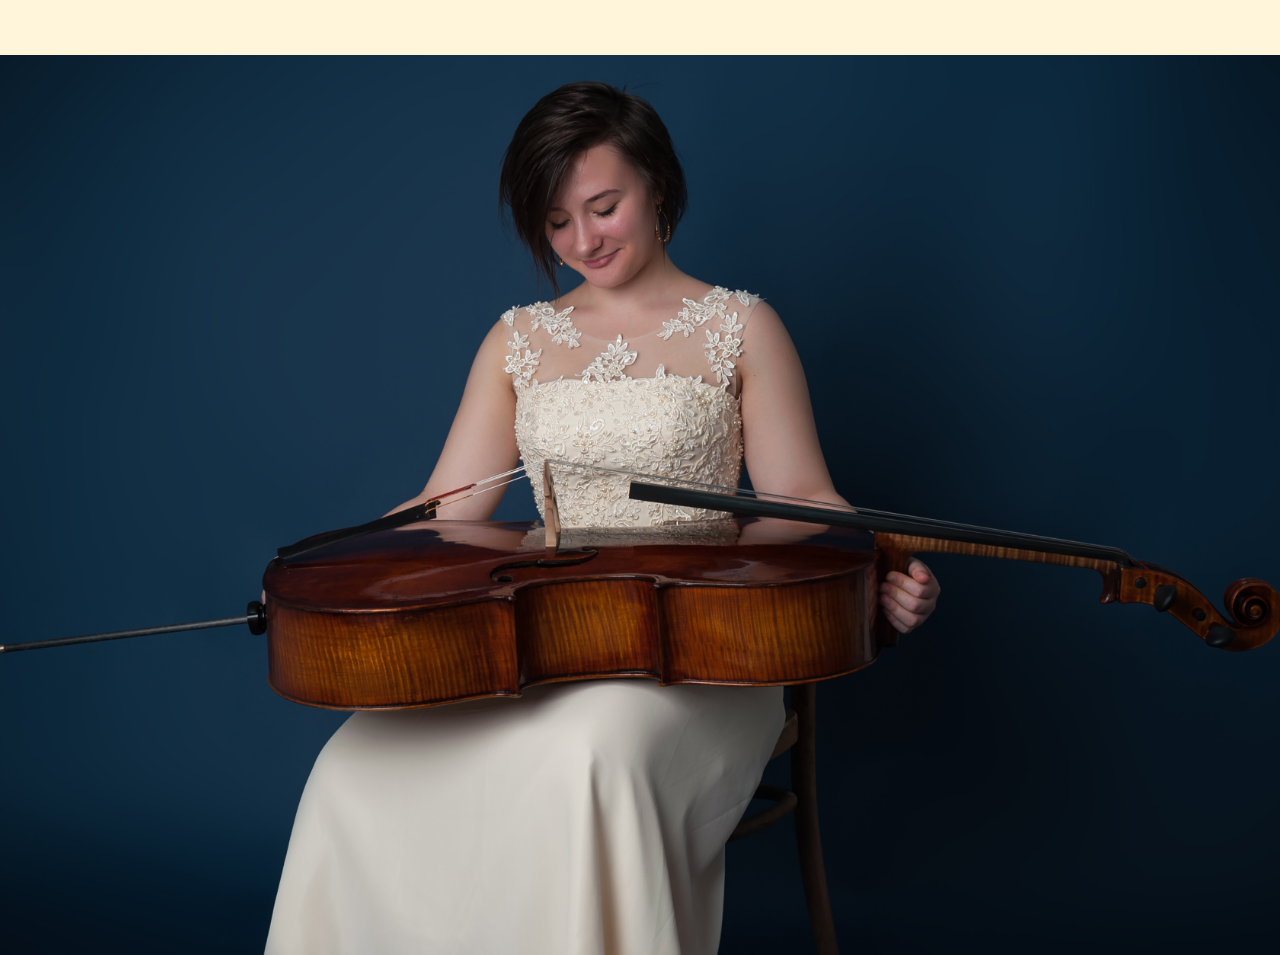
==== commit bc7527c7: "navbar fixed" ====
--- a/index.html
+++ b/index.html
@@ -19,6 +19,7 @@
         <div class= "container">
             <div class="nev">
                 <div class="felirat">
+                    <!--
                     <svg id="svg-nev" viewBox="0 0 699 188" fill="none" xmlns="http://www.w3.org/2000/svg">
                         <path d="M129.047 61.1328C133.078 62.2578 136.5 63.5469 139.312 65C142.172 66.4531 144.562 67.9766 146.484 69.5703C148.453 71.1172 150 72.7109 151.125 74.3516C152.25 75.9922 153.117 77.5625 153.727 79.0625C154.336 80.5625 154.711 81.9688 154.852 83.2812C155.039 84.5469 155.133 85.625 155.133 86.5156C155.133 89.7969 154.5 92.7266 153.234 95.3047C152.016 97.8828 150.352 100.156 148.242 102.125C146.133 104.094 143.672 105.758 140.859 107.117C138.094 108.477 135.188 109.578 132.141 110.422C129.094 111.312 125.977 111.945 122.789 112.32C119.602 112.742 116.578 112.953 113.719 112.953C109.078 112.953 104.273 112.484 99.3047 111.547C94.3828 110.609 89.3906 109.086 84.3281 106.977C83.2031 106.508 82.6406 105.688 82.6406 104.516C82.6406 103.719 82.9219 103.086 83.4844 102.617C84.0469 102.102 84.6562 101.844 85.3125 101.844C85.6406 101.844 85.9922 101.914 86.3672 102.055C90.7266 103.883 95.2031 105.266 99.7969 106.203C104.391 107.141 109.008 107.609 113.648 107.609C119.977 107.609 125.414 107 129.961 105.781C134.508 104.562 138.234 102.969 141.141 101C144.094 98.9844 146.273 96.7344 147.68 94.25C149.086 91.7188 149.789 89.1641 149.789 86.5859C149.789 83.7266 148.992 81.0781 147.398 78.6406C145.852 76.2031 143.625 74.0234 140.719 72.1016C137.859 70.1797 134.414 68.5391 130.383 67.1797C126.352 65.8203 121.875 64.8125 116.953 64.1562C113.719 64.7188 110.578 65.1172 107.531 65.3516C104.484 65.5859 101.672 65.7031 99.0938 65.7031H97.4766C97.1484 65.7031 96.8438 65.6797 96.5625 65.6328C93.1875 73.7422 89.1562 80.75 84.4688 86.6562C79.8281 92.5625 74.8594 97.4609 69.5625 101.352C64.3125 105.195 58.8984 108.055 53.3203 109.93C47.7891 111.758 42.4688 112.672 37.3594 112.672C32.0625 112.672 27.1875 111.922 22.7344 110.422C18.3281 108.969 14.5312 106.883 11.3438 104.164C8.15625 101.445 5.67188 98.1641 3.89062 94.3203C2.10938 90.4297 1.21875 86.0938 1.21875 81.3125C1.21875 76.3438 2.17969 71.2109 4.10156 65.9141C6.07031 60.5703 8.97656 55.1562 12.8203 49.6719C16.4766 44.5156 20.5312 39.8984 24.9844 35.8203C29.4375 31.6953 34.1016 28.0859 38.9766 24.9922C43.8984 21.8984 48.9609 19.25 54.1641 17.0469C59.3672 14.8438 64.5234 13.0391 69.6328 11.6328C74.7891 10.2266 79.8047 9.21875 84.6797 8.60938C89.6016 7.95312 94.2188 7.625 98.5312 7.625C102.047 7.625 105.398 7.74219 108.586 7.97656C111.773 8.21094 114.82 8.5625 117.727 9.03125C119.414 7.15625 120.773 5.82031 121.805 5.02344C122.836 4.17969 123.422 3.71094 123.562 3.61719C124.125 3.33594 124.617 3.19531 125.039 3.19531C125.695 3.19531 126.281 3.38281 126.797 3.75781C127.312 4.13281 127.57 4.67188 127.57 5.375C127.57 6.3125 127.242 7.10938 126.586 7.76562C125.93 8.375 125.039 9.21875 123.914 10.2969C132.492 12.4062 139.055 15.5938 143.602 19.8594C148.148 24.0781 150.422 29.3047 150.422 35.5391C150.422 38.9609 149.859 42.0312 148.734 44.75C147.609 47.4688 146.062 49.8594 144.094 51.9219C142.172 53.9844 139.898 55.7891 137.273 57.3359C134.695 58.8359 131.953 60.1016 129.047 61.1328ZM117.023 58.8125C119.086 58.4375 121.195 57.9453 123.352 57.3359C125.555 56.7266 127.688 56 129.75 55.1562C131.859 54.2656 133.852 53.2344 135.727 52.0625C137.602 50.8438 139.219 49.4375 140.578 47.8438C141.984 46.2031 143.086 44.375 143.883 42.3594C144.727 40.3438 145.148 38.0469 145.148 35.4688C145.148 30.2188 142.969 25.8828 138.609 22.4609C134.25 19.0391 127.992 16.5078 119.836 14.8672C117.492 17.7734 115.289 20.9844 113.227 24.5C111.164 28.0156 109.266 31.6719 107.531 35.4688C105.797 39.2188 104.227 43.0391 102.82 46.9297C101.461 50.7734 100.336 54.5 99.4453 58.1094C100.383 58.0625 101.25 58.0391 102.047 58.0391C102.844 58.0391 103.523 58.0391 104.086 58.0391C105.914 58.0391 107.906 58.1094 110.062 58.25C112.219 58.3438 114.539 58.5312 117.023 58.8125ZM113.859 13.8828C111.469 13.5547 109.008 13.3203 106.477 13.1797C103.945 13.0391 101.297 12.9688 98.5312 12.9688C94.4062 12.9688 90.0234 13.2734 85.3828 13.8828C80.7422 14.4922 75.9844 15.4531 71.1094 16.7656C66.2344 18.0781 61.3125 19.7891 56.3438 21.8984C51.4219 23.9609 46.6172 26.4688 41.9297 29.4219C37.2891 32.3281 32.8594 35.7266 28.6406 39.6172C24.4219 43.5078 20.5781 47.8906 17.1094 52.7656C13.5938 57.7344 10.9453 62.6328 9.16406 67.4609C7.38281 72.2891 6.49219 76.8828 6.49219 81.2422C6.49219 85.3203 7.21875 88.9766 8.67188 92.2109C10.1719 95.4453 12.2812 98.1875 15 100.438C17.7188 102.641 20.9766 104.352 24.7734 105.57C28.5703 106.742 32.7656 107.328 37.3594 107.328C41.9531 107.328 46.7344 106.508 51.7031 104.867C56.6719 103.18 61.5234 100.625 66.2578 97.2031C70.9922 93.7344 75.4922 89.375 79.7578 84.125C84.0234 78.8281 87.75 72.5469 90.9375 65.2812C90.0938 65.2812 89.2266 65.0469 88.3359 64.5781C87.4453 64.0625 87 63.2656 87 62.1875C87 61.0625 87.5391 60.2656 88.6172 59.7969C89.6953 59.2812 91.3828 58.8594 93.6797 58.5312C94.9453 54.6875 96.2344 50.8438 97.5469 47C98.8594 43.1562 100.312 39.3594 101.906 35.6094C103.5 31.8594 105.258 28.1797 107.18 24.5703C109.102 20.9141 111.328 17.3516 113.859 13.8828Z" stroke="#FFF5DB" stroke-width="2" mask="url(#path-1-outside-1)"/>
                         <path d="M219.961 90.3828C219.773 90.7578 219.375 91.5547 218.766 92.7734C218.203 93.9453 217.453 95.3047 216.516 96.8516C215.625 98.3984 214.57 100.016 213.352 101.703C212.133 103.391 210.773 104.938 209.273 106.344C207.773 107.75 206.156 108.922 204.422 109.859C202.688 110.75 200.859 111.195 198.938 111.195C196.219 111.195 193.922 110.328 192.047 108.594C190.219 106.859 188.883 104.68 188.039 102.055C186.445 104.727 184.547 106.859 182.344 108.453C180.141 110 177.938 110.773 175.734 110.773C174 110.773 172.43 110.469 171.023 109.859C169.617 109.203 168.422 108.312 167.438 107.188C166.453 106.016 165.68 104.656 165.117 103.109C164.602 101.562 164.344 99.875 164.344 98.0469C164.344 94.3906 164.953 91.1797 166.172 88.4141C167.438 85.6016 169.031 83.2578 170.953 81.3828C172.875 79.5078 174.984 78.1016 177.281 77.1641C179.625 76.2266 181.875 75.7578 184.031 75.7578C185.484 75.7578 186.82 75.9688 188.039 76.3906C189.258 76.7656 190.289 77.1875 191.133 77.6562C192.023 78.125 192.703 78.5703 193.172 78.9922C193.641 79.3672 193.898 79.5781 193.945 79.625C194.461 80.2344 194.719 80.8672 194.719 81.5234C194.719 82.2266 194.461 82.8594 193.945 83.4219C193.43 83.9375 192.82 84.1953 192.117 84.1953C191.367 84.1953 190.734 83.9375 190.219 83.4219C190.125 83.3281 189.914 83.1641 189.586 82.9297C189.258 82.6484 188.812 82.3672 188.25 82.0859C187.688 81.8047 187.008 81.5703 186.211 81.3828C185.461 81.1484 184.594 81.0312 183.609 81.0312C182.156 81.0312 180.609 81.3594 178.969 82.0156C177.328 82.6719 175.828 83.7031 174.469 85.1094C173.109 86.4688 171.961 88.2031 171.023 90.3125C170.133 92.375 169.688 94.8359 169.688 97.6953C169.688 98.5859 169.781 99.5 169.969 100.438C170.156 101.328 170.484 102.148 170.953 102.898C171.422 103.648 172.055 104.258 172.852 104.727C173.648 105.195 174.633 105.43 175.805 105.43C176.648 105.43 177.609 105.148 178.688 104.586C179.812 104.023 180.867 103.156 181.852 101.984C182.883 100.812 183.797 99.3359 184.594 97.5547C185.438 95.7734 186.023 93.6641 186.352 91.2266C186.445 90.5703 186.75 90.0312 187.266 89.6094C187.781 89.1406 188.391 88.9062 189.094 88.9062C189.75 88.9062 190.312 89.1641 190.781 89.6797C191.297 90.1953 191.578 90.7812 191.625 91.4375C191.672 92.3281 191.766 93.5938 191.906 95.2344C192.047 96.8281 192.352 98.4219 192.82 100.016C193.336 101.609 194.086 102.992 195.07 104.164C196.055 105.336 197.414 105.922 199.148 105.922C200.273 105.922 201.375 105.617 202.453 105.008C203.578 104.398 204.656 103.602 205.688 102.617C206.766 101.586 207.773 100.438 208.711 99.1719C209.695 97.8594 210.586 96.5469 211.383 95.2344C212.18 93.9219 212.883 92.6562 213.492 91.4375C214.102 90.2188 214.617 89.1641 215.039 88.2734C215.273 87.7578 215.602 87.3594 216.023 87.0781C216.492 86.7969 216.984 86.6562 217.5 86.6562C218.297 86.6562 218.93 86.9609 219.398 87.5703C219.914 88.1328 220.172 88.7422 220.172 89.3984C220.172 89.7266 220.102 90.0547 219.961 90.3828Z" stroke="#FFF5DB" stroke-width="2" mask="url(#path-1-outside-1)"/>
@@ -31,12 +32,30 @@
                         <path d="M647.602 90.5234C647.086 91.6016 646.43 92.8906 645.633 94.3906C644.883 95.8438 644.016 97.3672 643.031 98.9609C642.047 100.555 640.945 102.148 639.727 103.742C638.508 105.289 637.172 106.695 635.719 107.961C634.312 109.18 632.789 110.164 631.148 110.914C629.555 111.711 627.844 112.109 626.016 112.109C623.203 112.109 620.789 111.242 618.773 109.508C616.758 107.773 615.047 105.5 613.641 102.688C612.234 99.875 611.086 96.6875 610.195 93.125C609.352 89.5156 608.695 85.8594 608.227 82.1562C607.758 78.4062 607.43 74.7734 607.242 71.2578C607.102 67.7422 607.031 64.625 607.031 61.9062C607.031 57.9688 607.148 53.8906 607.383 49.6719C607.664 45.4531 608.086 41.3281 608.648 37.2969C609.211 33.2656 609.914 29.4453 610.758 25.8359C611.648 22.2266 612.68 19.0625 613.852 16.3438C615.07 13.625 616.453 11.4688 618 9.875C619.547 8.28125 621.305 7.48438 623.273 7.48438C624.82 7.48438 626.203 7.85938 627.422 8.60938C628.688 9.3125 629.742 10.4844 630.586 12.125C631.43 13.7656 632.086 15.8984 632.555 18.5234C633.023 21.1484 633.258 24.3594 633.258 28.1562C633.258 32.8438 632.766 37.6953 631.781 42.7109C630.797 47.6797 629.461 52.6953 627.773 57.7578C626.086 62.8203 624.094 67.8828 621.797 72.9453C619.5 77.9609 617.039 82.8594 614.414 87.6406C615.586 93.5938 617.156 98.2812 619.125 101.703C621.094 105.078 623.461 106.766 626.227 106.766C628.102 106.766 629.906 106.039 631.641 104.586C633.375 103.086 634.969 101.328 636.422 99.3125C637.875 97.2969 639.141 95.2578 640.219 93.1953C641.344 91.0859 642.211 89.3984 642.82 88.1328C643.055 87.6641 643.383 87.3125 643.805 87.0781C644.227 86.7969 644.695 86.6562 645.211 86.6562C646.008 86.6562 646.641 86.9375 647.109 87.5C647.625 88.0625 647.883 88.6953 647.883 89.3984C647.883 89.6797 647.789 90.0547 647.602 90.5234ZM612.375 62.2578C612.375 65.2578 612.445 68.1406 612.586 70.9062C612.727 73.6719 612.914 76.3203 613.148 78.8516C615.117 75.0547 616.992 71.0234 618.773 66.7578C620.555 62.4453 622.125 58.1094 623.484 53.75C624.844 49.3438 625.922 44.9844 626.719 40.6719C627.562 36.3125 627.984 32.1641 627.984 28.2266C627.984 22.6953 627.539 18.7344 626.648 16.3438C625.758 13.9531 624.562 12.7578 623.062 12.7578C622.078 12.7578 621.117 13.4375 620.18 14.7969C619.289 16.1562 618.445 18.0078 617.648 20.3516C616.852 22.6953 616.125 25.4609 615.469 28.6484C614.812 31.8359 614.25 35.2578 613.781 38.9141C613.359 42.5703 613.008 46.3906 612.727 50.375C612.492 54.3594 612.375 58.3203 612.375 62.2578Z" stroke="#FFF5DB" stroke-width="2" mask="url(#path-1-outside-1)"/>
                         <path d="M697.242 90.3828C697.055 90.7578 696.656 91.5547 696.047 92.7734C695.484 93.9453 694.734 95.3047 693.797 96.8516C692.906 98.3984 691.852 100.016 690.633 101.703C689.414 103.391 688.055 104.938 686.555 106.344C685.055 107.75 683.438 108.922 681.703 109.859C679.969 110.75 678.141 111.195 676.219 111.195C673.5 111.195 671.203 110.328 669.328 108.594C667.5 106.859 666.164 104.68 665.32 102.055C663.727 104.727 661.828 106.859 659.625 108.453C657.422 110 655.219 110.773 653.016 110.773C651.281 110.773 649.711 110.469 648.305 109.859C646.898 109.203 645.703 108.312 644.719 107.188C643.734 106.016 642.961 104.656 642.398 103.109C641.883 101.562 641.625 99.875 641.625 98.0469C641.625 94.3906 642.234 91.1797 643.453 88.4141C644.719 85.6016 646.312 83.2578 648.234 81.3828C650.156 79.5078 652.266 78.1016 654.562 77.1641C656.906 76.2266 659.156 75.7578 661.312 75.7578C662.766 75.7578 664.102 75.9688 665.32 76.3906C666.539 76.7656 667.57 77.1875 668.414 77.6562C669.305 78.125 669.984 78.5703 670.453 78.9922C670.922 79.3672 671.18 79.5781 671.227 79.625C671.742 80.2344 672 80.8672 672 81.5234C672 82.2266 671.742 82.8594 671.227 83.4219C670.711 83.9375 670.102 84.1953 669.398 84.1953C668.648 84.1953 668.016 83.9375 667.5 83.4219C667.406 83.3281 667.195 83.1641 666.867 82.9297C666.539 82.6484 666.094 82.3672 665.531 82.0859C664.969 81.8047 664.289 81.5703 663.492 81.3828C662.742 81.1484 661.875 81.0312 660.891 81.0312C659.438 81.0312 657.891 81.3594 656.25 82.0156C654.609 82.6719 653.109 83.7031 651.75 85.1094C650.391 86.4688 649.242 88.2031 648.305 90.3125C647.414 92.375 646.969 94.8359 646.969 97.6953C646.969 98.5859 647.062 99.5 647.25 100.438C647.438 101.328 647.766 102.148 648.234 102.898C648.703 103.648 649.336 104.258 650.133 104.727C650.93 105.195 651.914 105.43 653.086 105.43C653.93 105.43 654.891 105.148 655.969 104.586C657.094 104.023 658.148 103.156 659.133 101.984C660.164 100.812 661.078 99.3359 661.875 97.5547C662.719 95.7734 663.305 93.6641 663.633 91.2266C663.727 90.5703 664.031 90.0312 664.547 89.6094C665.062 89.1406 665.672 88.9062 666.375 88.9062C667.031 88.9062 667.594 89.1641 668.062 89.6797C668.578 90.1953 668.859 90.7812 668.906 91.4375C668.953 92.3281 669.047 93.5938 669.188 95.2344C669.328 96.8281 669.633 98.4219 670.102 100.016C670.617 101.609 671.367 102.992 672.352 104.164C673.336 105.336 674.695 105.922 676.43 105.922C677.555 105.922 678.656 105.617 679.734 105.008C680.859 104.398 681.938 103.602 682.969 102.617C684.047 101.586 685.055 100.438 685.992 99.1719C686.977 97.8594 687.867 96.5469 688.664 95.2344C689.461 93.9219 690.164 92.6562 690.773 91.4375C691.383 90.2188 691.898 89.1641 692.32 88.2734C692.555 87.7578 692.883 87.3594 693.305 87.0781C693.773 86.7969 694.266 86.6562 694.781 86.6562C695.578 86.6562 696.211 86.9609 696.68 87.5703C697.195 88.1328 697.453 88.7422 697.453 89.3984C697.453 89.7266 697.383 90.0547 697.242 90.3828Z" stroke="#FFF5DB" stroke-width="2" mask="url(#path-1-outside-1)"/>
                         </svg>
+
+                        -->
+                        <svg id="svg-nev" viewBox="0 0 683 163" fill="none" xmlns="http://www.w3.org/2000/svg">
+                            
+                            <path d="M63.056 63.728C63.056 57.584 59.84 54.512 53.408 54.512C52.64 54.512 51.776 54.56 50.816 54.656C49.952 54.752 49.376 54.656 49.088 54.368C48.896 53.984 48.992 53.6 49.376 53.216C50.24 52.064 53.072 51.488 57.872 51.488C62.768 51.488 65.984 53.6 67.52 57.824C68.192 59.456 68.528 61.184 68.528 63.008C68.528 67.136 66.992 71.84 63.92 77.12C58.736 85.76 51.584 91.904 42.464 95.552C37.76 97.472 32.528 98.432 26.768 98.432C21.104 98.432 15.92 96.512 11.216 92.672C6.60804 88.736 3.58404 83.216 2.14404 76.112C1.85604 74.288 1.71204 72.32 1.71204 70.208C1.71204 64.448 3.24804 57.776 6.32004 50.192C9.39204 42.512 14.528 35.168 21.728 28.16C35.36 14.72 49.76 6.41603 64.928 3.24803C69.152 2.38403 72.848 1.95203 76.016 1.95203C79.184 1.95203 81.872 2.09603 84.08 2.38403C90.032 3.24803 94.688 6.08003 98.048 10.88C100.736 14.624 102.08 19.376 102.08 25.136C102.08 30.32 101.504 34.688 100.352 38.24C99.2 41.696 98.432 44 98.048 45.152C97.664 46.208 96.944 47.888 95.888 50.192C94.928 52.496 94.304 53.984 94.016 54.656C93.728 55.328 92.96 57.056 91.712 59.84C87.68 68.576 85.76 72.992 85.952 73.088L90.416 65.888C96.272 56.864 102.608 48.224 109.424 39.968C122.096 24.608 133.472 14.624 143.552 10.016C149.216 7.32803 154.16 5.98403 158.384 5.98403C162.608 5.98403 166.112 7.04003 168.896 9.15203C171.776 11.168 173.216 14.672 173.216 19.664C173.216 24.656 171.632 30.752 168.464 37.952C165.296 45.056 160.64 54.176 154.496 65.312C148.448 76.448 143.312 86.576 139.088 95.696C134.864 104.816 132.752 112.928 132.752 120.032C132.752 122.528 133.088 124.784 133.76 126.8C135.104 131.216 137.696 133.424 141.536 133.424C143.648 133.424 145.808 132.896 148.016 131.84C150.32 130.784 152.048 130.256 153.2 130.256C154.352 130.256 154.928 130.88 154.928 132.128C154.928 133.376 154.016 134.48 152.192 135.44C150.368 136.496 148.88 137.024 147.728 137.024C132.368 137.024 124.688 130.352 124.688 117.008C124.688 112.112 125.504 107.168 127.136 102.176C128.864 97.184 134.864 83.888 145.136 62.288C155.408 40.688 160.976 27.056 161.84 21.392C162.032 20.528 162.128 19.712 162.128 18.944C162.128 14.912 159.776 12.896 155.072 12.896C151.904 12.896 148.304 13.952 144.272 16.064C129.2 23.264 114.848 37.04 101.216 57.392C93.152 69.392 83.984 86.432 73.712 108.512C69.968 116.576 68 120.8 67.808 121.184C66.464 123.968 63.776 125.36 59.744 125.36C57.344 125.36 56.048 124.592 55.856 123.056C55.76 122.768 55.76 122.432 55.856 122.048C60.464 115.232 66.896 102.656 75.152 84.32C83.504 65.888 89.216 49.856 92.288 36.224C93.248 31.712 93.728 27.728 93.728 24.272C93.728 20.72 93.248 17.696 92.288 15.2C90.272 10.112 86.864 7.18403 82.064 6.41603C80.624 6.22403 78.608 6.12803 76.016 6.12803C73.424 6.12803 69.536 6.89603 64.352 8.43203C59.264 9.87203 53.504 12.608 47.072 16.64C32.576 25.664 22.064 37.424 15.536 51.92C11.984 59.792 10.208 67.04 10.208 73.664C10.208 77.024 10.64 80.192 11.504 83.168C14.672 91.136 20.24 95.312 28.208 95.696C38.096 95.696 46.736 91.568 54.128 83.312C60.08 76.688 63.056 70.16 63.056 63.728Z" stroke="#FFF5DB" stroke-width="2" mask="url(#path-1-outside-1)"/>
+                            <path d="M166.169 93.824C164.825 97.088 164.153 100.736 164.153 104.768C164.153 107.456 164.729 109.616 165.881 111.248C167.129 112.784 168.857 113.552 171.065 113.552C179.801 113.552 187.721 105.344 194.825 88.928C195.497 87.392 196.313 86.72 197.273 86.912C197.657 87.008 197.849 87.248 197.849 87.632C197.849 88.016 196.745 90.56 194.537 95.264C192.425 99.872 190.265 103.616 188.057 106.496C183.161 113.216 177.113 116.576 169.913 116.576C166.073 116.576 162.809 115.328 160.121 112.832C157.433 110.336 156.089 106.928 156.089 102.608C156.089 98.288 157.097 93.728 159.113 88.928C161.225 84.032 164.057 79.52 167.609 75.392C171.161 71.168 175.241 68.096 179.849 66.176C182.057 65.216 184.169 64.736 186.185 64.736C188.201 64.736 190.073 65.312 191.801 66.464C193.433 67.808 194.249 69.296 194.249 70.928C194.249 76.688 190.793 82.208 183.881 87.488C181.769 89.12 178.793 90.608 174.953 91.952C171.113 93.2 168.185 93.824 166.169 93.824ZM190.361 70.784C190.361 68.864 189.593 67.904 188.057 67.904C185.369 67.904 181.289 71.216 175.817 77.84C172.553 81.872 169.673 86.384 167.177 91.376C168.809 91.376 171.161 90.8 174.233 89.648C177.401 88.496 180.137 86.96 182.441 85.04C187.721 80.528 190.361 75.776 190.361 70.784Z" stroke="#FFF5DB" stroke-width="2" mask="url(#path-1-outside-1)"/>
+                            <path d="M203.191 88.208C203.095 88.592 202.663 89.936 201.895 92.24C201.127 94.448 200.455 96.608 199.879 98.72C199.399 100.736 199.159 102.8 199.159 104.912C199.159 106.928 199.639 108.848 200.599 110.672C201.559 112.4 203.095 113.264 205.207 113.264C208.663 113.264 212.023 110.96 215.287 106.352C218.551 101.648 222.007 95.696 225.655 88.496C226.423 87.152 227.143 86.624 227.815 86.912C228.295 87.296 228.391 87.824 228.103 88.496C227.815 89.072 227.191 90.416 226.231 92.528C225.367 94.544 224.695 95.984 224.215 96.848C223.831 97.616 223.063 99.056 221.911 101.168C220.855 103.184 219.895 104.72 219.031 105.776C218.263 106.736 217.159 108.032 215.719 109.664C214.375 111.2 213.079 112.352 211.831 113.12C208.471 115.232 205.303 116.288 202.327 116.288C199.351 116.288 197.047 115.664 195.415 114.416C193.783 113.072 192.775 111.68 192.391 110.24C192.103 108.704 191.959 107.36 191.959 106.208C191.959 105.056 192.007 103.568 192.103 101.744C192.391 98.672 192.967 95.696 193.831 92.816C194.791 89.936 195.319 88.304 195.415 87.92C197.623 79.952 200.743 71.264 204.775 61.856C208.903 52.448 212.359 45.392 215.143 40.688C218.023 35.888 220.279 32.624 221.911 30.896C225.175 27.44 228.391 25.712 231.559 25.712C233.767 25.712 235.255 27.296 236.023 30.464C236.119 31.04 236.167 31.76 236.167 32.624C236.167 35.888 235.015 40.016 232.711 45.008C224.455 63.344 214.615 77.744 203.191 88.208ZM204.343 83.6C209.239 78.608 214.087 72.32 218.887 64.736C223.687 57.152 227.191 50.72 229.399 45.44C231.703 40.064 232.855 36.416 232.855 34.496C232.855 32.576 232.519 31.616 231.847 31.616C230.887 31.616 229.063 33.536 226.375 37.376C223.687 41.12 220.039 47.936 215.431 57.824C210.919 67.616 207.223 76.208 204.343 83.6Z" stroke="#FFF5DB" stroke-width="2" mask="url(#path-1-outside-1)"/>
+                            <path d="M233.706 88.208C233.61 88.592 233.178 89.936 232.41 92.24C231.642 94.448 230.97 96.608 230.394 98.72C229.914 100.736 229.674 102.8 229.674 104.912C229.674 106.928 230.154 108.848 231.114 110.672C232.074 112.4 233.61 113.264 235.722 113.264C239.178 113.264 242.538 110.96 245.802 106.352C249.066 101.648 252.522 95.696 256.17 88.496C256.938 87.152 257.658 86.624 258.33 86.912C258.81 87.296 258.906 87.824 258.618 88.496C258.33 89.072 257.706 90.416 256.746 92.528C255.882 94.544 255.21 95.984 254.73 96.848C254.346 97.616 253.578 99.056 252.426 101.168C251.37 103.184 250.41 104.72 249.546 105.776C248.778 106.736 247.674 108.032 246.234 109.664C244.89 111.2 243.594 112.352 242.346 113.12C238.986 115.232 235.818 116.288 232.842 116.288C229.866 116.288 227.562 115.664 225.93 114.416C224.298 113.072 223.29 111.68 222.906 110.24C222.618 108.704 222.474 107.36 222.474 106.208C222.474 105.056 222.522 103.568 222.618 101.744C222.906 98.672 223.482 95.696 224.346 92.816C225.306 89.936 225.834 88.304 225.93 87.92C228.138 79.952 231.258 71.264 235.29 61.856C239.418 52.448 242.874 45.392 245.658 40.688C248.538 35.888 250.794 32.624 252.426 30.896C255.69 27.44 258.906 25.712 262.074 25.712C264.282 25.712 265.77 27.296 266.538 30.464C266.634 31.04 266.682 31.76 266.682 32.624C266.682 35.888 265.53 40.016 263.226 45.008C254.97 63.344 245.13 77.744 233.706 88.208ZM234.858 83.6C239.754 78.608 244.602 72.32 249.402 64.736C254.202 57.152 257.706 50.72 259.914 45.44C262.218 40.064 263.37 36.416 263.37 34.496C263.37 32.576 263.034 31.616 262.362 31.616C261.402 31.616 259.578 33.536 256.89 37.376C254.202 41.12 250.554 47.936 245.946 57.824C241.434 67.616 237.738 76.208 234.858 83.6Z" stroke="#FFF5DB" stroke-width="2" mask="url(#path-1-outside-1)"/>
+                            <path d="M300.078 76.976C298.35 78.704 295.902 82.64 292.734 88.784C289.566 94.832 287.646 99.392 286.974 102.464C286.398 105.44 286.11 107.888 286.11 109.808C286.11 111.632 286.83 112.544 288.27 112.544C290.094 112.544 292.35 110.864 295.038 107.504C298.974 102.608 302.862 96.224 306.702 88.352C307.086 87.488 307.518 87.008 307.998 86.912C308.766 86.624 309.15 86.912 309.15 87.776C309.15 88.256 309.006 88.832 308.718 89.504C299.886 107.36 292.446 116.288 286.398 116.288C283.614 116.288 281.358 114.944 279.63 112.256C278.766 110.816 278.334 108.896 278.334 106.496C278.334 104.096 278.814 101.168 279.774 97.712C272.094 110.096 265.47 116.288 259.902 116.288C258.366 116.288 256.974 115.808 255.726 114.848C252.846 112.832 251.406 109.376 251.406 104.48C251.406 95.072 255.486 85.52 263.646 75.824C268.254 70.448 273.918 66.944 280.638 65.312C282.462 64.832 284.19 64.592 285.822 64.592C290.238 64.592 293.982 66.128 297.054 69.2C298.014 70.256 298.302 71.264 297.918 72.224C297.534 73.184 296.718 73.568 295.47 73.376C294.414 69.92 292.11 68.192 288.558 68.192C284.43 68.192 279.342 71.456 273.294 77.984C269.838 81.824 266.622 86.336 263.646 91.52C259.902 97.76 258.03 102.752 258.03 106.496C258.03 110.24 259.23 112.112 261.63 112.112C267.39 112.112 274.926 103.28 284.238 85.616C286.062 82.064 287.598 79.664 288.846 78.416C290.094 77.072 291.678 76.4 293.598 76.4C293.982 76.4 294.942 76.544 296.478 76.832C298.11 77.12 299.31 77.168 300.078 76.976Z" stroke="#FFF5DB" stroke-width="2" mask="url(#path-1-outside-1)"/>
+                            <path d="M485.175 88.352C485.175 93.824 483.207 98.912 479.271 103.616C473.703 110.336 466.263 115.184 456.951 118.16C450.039 120.368 443.319 121.472 436.791 121.472C434.391 121.472 432.039 121.328 429.735 121.04C414.663 119.12 401.895 115.808 391.431 111.104C381.927 118.112 371.895 121.616 361.335 121.616C348.855 121.616 341.127 118.16 338.151 111.248C337.479 109.616 337.143 107.696 337.143 105.488C337.143 103.28 338.247 100.928 340.455 98.432C343.911 94.592 348.711 92.672 354.855 92.672C358.887 92.672 362.535 93.248 365.799 94.4C369.063 95.552 373.095 97.424 377.895 100.016C382.695 102.608 386.247 104.48 388.551 105.632C392.775 101.504 397.143 95.792 401.655 88.496C406.167 81.104 410.103 73.904 413.463 66.896C416.919 59.792 421.287 51.92 426.567 43.28C431.847 34.64 437.223 27.296 442.695 21.248L450.903 11.888C443.319 10.544 434.967 9.87203 425.847 9.87203C416.727 9.87203 406.695 11.072 395.751 13.472C380.775 16.64 369.255 23.072 361.191 32.768C356.295 38.624 353.847 44.192 353.847 49.472C353.847 56.48 357.255 61.04 364.071 63.152C366.471 63.824 368.583 64.16 370.407 64.16C372.231 64.16 374.343 63.824 376.743 63.152C379.143 62.48 381.447 61.088 383.655 58.976C385.959 56.768 387.591 54.656 388.551 52.64C389.607 50.624 390.135 49.136 390.135 48.176C390.135 47.12 390.615 46.592 391.575 46.592C392.535 46.688 393.063 47.36 393.159 48.608V48.752C392.103 55.76 388.359 61.088 381.927 64.736C377.991 66.848 374.055 67.904 370.119 67.904L362.631 66.608C352.455 63.056 347.367 56.432 347.367 46.736C347.367 40.112 350.295 33.584 356.151 27.152C365.559 16.592 379.383 10.016 397.623 7.42403C406.455 6.17603 415.623 5.55203 425.127 5.55203C434.727 5.55203 444.471 6.60803 454.359 8.72003C457.047 6.41603 459.399 4.88003 461.415 4.11203C463.431 3.34403 464.583 2.96003 464.871 2.96003C465.255 2.96003 465.495 3.00803 465.591 3.10403C466.167 3.10403 466.263 3.44003 465.879 4.11203C465.591 4.68803 464.535 5.55203 462.711 6.70403C460.983 7.85603 459.927 8.91203 459.543 9.87203C472.599 13.232 482.007 18.032 487.767 24.272C490.839 27.728 492.375 31.28 492.375 34.928C492.375 38.48 491.319 42.08 489.207 45.728C486.423 50.528 481.911 54.176 475.671 56.672C469.431 59.072 463.143 60.416 456.807 60.704C462.951 62.624 468.663 65.312 473.943 68.768C481.431 73.664 485.175 80.192 485.175 88.352ZM434.775 117.44C445.527 117.44 454.647 114.368 462.135 108.224C470.295 101.696 474.375 94.64 474.375 87.056C474.375 79.184 470.199 73.232 461.847 69.2C458.775 67.76 454.983 66.368 450.471 65.024C446.055 63.584 442.455 62.384 439.671 61.424C436.983 60.464 435.447 59.552 435.063 58.688C435.063 56.864 436.455 55.904 439.239 55.808C441.063 55.808 443.847 55.952 447.591 56.24C451.335 56.528 454.551 56.672 457.239 56.672C459.927 56.576 463.143 55.616 466.887 53.792C470.727 51.872 473.991 49.424 476.679 46.448C480.999 41.648 483.159 37.136 483.159 32.912C483.159 23.888 474.711 17.408 457.815 13.472C452.727 20.48 443.607 35.312 430.455 57.968C417.303 80.528 407.175 95.648 400.071 103.328L394.599 108.512C405.447 113.024 417.111 115.904 429.591 117.152C431.415 117.344 433.143 117.44 434.775 117.44ZM385.383 108.368C374.151 102.992 367.047 99.776 364.071 98.72C361.095 97.664 358.119 97.136 355.143 97.136C352.263 97.136 349.959 98.192 348.231 100.304C346.503 102.32 345.639 104.192 345.639 105.92C345.639 107.552 346.023 109.136 346.791 110.672C348.903 114.992 353.319 117.152 360.039 117.152C369.159 117.152 377.607 114.224 385.383 108.368Z" stroke="#FFF5DB" stroke-width="2" mask="url(#path-1-outside-1)"/>
+                            <path d="M537.593 76.976C535.865 78.704 533.417 82.64 530.249 88.784C527.081 94.832 525.161 99.392 524.489 102.464C523.913 105.44 523.625 107.888 523.625 109.808C523.625 111.632 524.345 112.544 525.785 112.544C527.609 112.544 529.865 110.864 532.553 107.504C536.489 102.608 540.377 96.224 544.217 88.352C544.601 87.488 545.033 87.008 545.513 86.912C546.281 86.624 546.665 86.912 546.665 87.776C546.665 88.256 546.521 88.832 546.233 89.504C537.401 107.36 529.961 116.288 523.913 116.288C521.129 116.288 518.873 114.944 517.145 112.256C516.281 110.816 515.849 108.896 515.849 106.496C515.849 104.096 516.329 101.168 517.289 97.712C509.609 110.096 502.985 116.288 497.417 116.288C495.881 116.288 494.489 115.808 493.241 114.848C490.361 112.832 488.921 109.376 488.921 104.48C488.921 95.072 493.001 85.52 501.161 75.824C505.769 70.448 511.433 66.944 518.153 65.312C519.977 64.832 521.705 64.592 523.337 64.592C527.753 64.592 531.497 66.128 534.569 69.2C535.529 70.256 535.817 71.264 535.433 72.224C535.049 73.184 534.233 73.568 532.985 73.376C531.929 69.92 529.625 68.192 526.073 68.192C521.945 68.192 516.857 71.456 510.809 77.984C507.353 81.824 504.137 86.336 501.161 91.52C497.417 97.76 495.545 102.752 495.545 106.496C495.545 110.24 496.745 112.112 499.145 112.112C504.905 112.112 512.441 103.28 521.753 85.616C523.577 82.064 525.113 79.664 526.361 78.416C527.609 77.072 529.193 76.4 531.113 76.4C531.497 76.4 532.457 76.544 533.993 76.832C535.625 77.12 536.825 77.168 537.593 76.976Z" stroke="#FFF5DB" stroke-width="2" mask="url(#path-1-outside-1)"/>
+                            <path d="M552.081 88.208C551.985 88.592 551.553 89.936 550.785 92.24C550.017 94.448 549.345 96.608 548.769 98.72C548.289 100.736 548.049 102.8 548.049 104.912C548.049 106.928 548.529 108.848 549.489 110.672C550.449 112.4 551.985 113.264 554.097 113.264C557.553 113.264 560.913 110.96 564.177 106.352C567.441 101.648 570.897 95.696 574.545 88.496C575.313 87.152 576.033 86.624 576.705 86.912C577.185 87.296 577.281 87.824 576.993 88.496C576.705 89.072 576.081 90.416 575.121 92.528C574.257 94.544 573.585 95.984 573.105 96.848C572.721 97.616 571.953 99.056 570.801 101.168C569.745 103.184 568.785 104.72 567.921 105.776C567.153 106.736 566.049 108.032 564.609 109.664C563.265 111.2 561.969 112.352 560.721 113.12C557.361 115.232 554.193 116.288 551.217 116.288C548.241 116.288 545.937 115.664 544.305 114.416C542.673 113.072 541.665 111.68 541.281 110.24C540.993 108.704 540.849 107.36 540.849 106.208C540.849 105.056 540.897 103.568 540.993 101.744C541.281 98.672 541.857 95.696 542.721 92.816C543.681 89.936 544.209 88.304 544.305 87.92C546.513 79.952 549.633 71.264 553.665 61.856C557.793 52.448 561.249 45.392 564.033 40.688C566.913 35.888 569.169 32.624 570.801 30.896C574.065 27.44 577.281 25.712 580.449 25.712C582.657 25.712 584.145 27.296 584.913 30.464C585.009 31.04 585.057 31.76 585.057 32.624C585.057 35.888 583.905 40.016 581.601 45.008C573.345 63.344 563.505 77.744 552.081 88.208ZM553.233 83.6C558.129 78.608 562.977 72.32 567.777 64.736C572.577 57.152 576.081 50.72 578.289 45.44C580.593 40.064 581.745 36.416 581.745 34.496C581.745 32.576 581.409 31.616 580.737 31.616C579.777 31.616 577.953 33.536 575.265 37.376C572.577 41.12 568.929 47.936 564.321 57.824C559.809 67.616 556.113 76.208 553.233 83.6Z" stroke="#FFF5DB" stroke-width="2" mask="url(#path-1-outside-1)"/>
+                            <path d="M600.885 65.6C607.893 65.6 611.397 70.016 611.397 78.848C611.397 82.88 610.341 87.2 608.229 91.808C605.541 98.048 601.509 103.712 596.133 108.8C597.381 111.2 599.637 112.4 602.901 112.4C605.493 112.4 607.941 111.104 610.245 108.512C613.125 105.536 615.189 102.944 616.437 100.736C617.685 98.432 618.597 96.752 619.173 95.696C619.749 94.64 620.469 93.152 621.333 91.232C622.293 89.216 622.869 88.016 623.061 87.632C623.253 87.152 623.589 86.912 624.069 86.912C625.029 86.816 625.509 87.152 625.509 87.92C625.509 88.208 625.413 88.544 625.221 88.928L624.357 90.944C623.781 92.288 623.349 93.248 623.061 93.824C622.773 94.4 622.245 95.456 621.477 96.992C620.805 98.432 620.181 99.584 619.605 100.448C619.125 101.312 618.405 102.464 617.445 103.904C616.581 105.344 615.765 106.496 614.997 107.36C614.325 108.224 613.461 109.184 612.405 110.24C611.349 111.296 610.341 112.112 609.381 112.688C606.981 114.128 604.725 114.848 602.613 114.848C598.677 114.848 595.605 113.6 593.397 111.104C588.981 114.368 584.901 116 581.157 116C574.149 116 570.645 111.584 570.645 102.752C570.645 98.72 571.701 94.4 573.813 89.792C576.693 83.072 580.725 77.36 585.909 72.656C591.189 67.952 596.181 65.6 600.885 65.6ZM602.469 70.064C599.877 70.064 596.805 71.792 593.253 75.248C589.701 78.704 586.533 83.408 583.749 89.36C580.389 96.272 578.709 101.936 578.709 106.352C578.709 110.768 580.389 112.976 583.749 112.976C586.149 112.976 588.837 111.68 591.813 109.088C590.277 106.88 589.509 104.528 589.509 102.032C589.701 97.904 591.381 95.84 594.549 95.84C595.797 95.84 596.805 96.272 597.573 97.136C598.437 98 598.869 98.816 598.869 99.584C598.869 100.256 598.773 100.976 598.581 101.744C600.213 99.344 602.085 95.936 604.197 91.52C606.597 86.624 607.797 81.824 607.797 77.12C607.797 72.416 606.021 70.064 602.469 70.064Z" stroke="#FFF5DB" stroke-width="2" mask="url(#path-1-outside-1)"/>
+                            <path d="M612.975 161.504C603.951 161.504 599.439 157.808 599.439 150.416C599.439 144.272 603.615 138.752 611.967 133.856C619.071 129.728 628.143 125.84 639.183 122.192C644.271 120.56 647.967 119.264 650.271 118.304C652.767 111.008 654.015 103.04 654.015 94.4C654.015 92.672 653.919 91.376 653.727 90.512C651.039 95.984 647.343 101.6 642.639 107.36C637.071 114.272 631.551 116.96 626.079 115.424C621.087 113.312 618.591 109.184 618.591 103.04C618.591 94.784 622.719 85.712 630.975 75.824C635.487 70.448 640.767 67.04 646.815 65.6C648.447 65.12 650.079 64.88 651.711 64.88C656.031 64.88 660.255 66.32 664.383 69.2C665.919 70.448 666.687 71.504 666.687 72.368C666.687 73.232 666.399 74.096 665.823 74.96C665.247 75.728 664.623 75.824 663.951 75.248C663.375 74.576 662.991 73.952 662.799 73.376C661.551 69.824 659.535 68.048 656.751 68.048C651.663 68.048 645.951 71.6 639.615 78.704C636.063 82.736 632.991 87.056 630.399 91.664C627.231 97.424 625.647 101.888 625.647 105.056C625.647 108.128 626.607 110.192 628.527 111.248C629.199 111.536 629.871 111.68 630.543 111.68C632.751 111.68 635.487 110.192 638.751 107.216C642.111 104.144 645.183 100.304 647.967 95.696C650.847 90.992 652.671 87.344 653.439 84.752C654.207 82.16 655.119 80.528 656.175 79.856C657.327 79.184 658.575 78.8 659.919 78.704C661.263 78.608 662.175 78.368 662.655 77.984C663.423 82.304 663.807 87.392 663.807 93.248C663.807 99.008 662.799 105.584 660.783 112.976C665.199 109.808 668.319 106.976 670.143 104.48C672.063 101.984 673.551 99.728 674.607 97.712C675.759 95.696 676.767 93.728 677.631 91.808C678.495 89.792 679.071 88.496 679.359 87.92C679.647 87.344 680.127 87.008 680.799 86.912C681.471 86.72 681.807 87.008 681.807 87.776C681.807 88.256 681.663 88.832 681.375 89.504C677.151 98.24 673.599 104.576 670.719 108.512C667.935 112.352 664.095 115.424 659.199 117.728C656.895 124.256 653.535 130.736 649.119 137.168C644.799 143.6 639.327 149.264 632.703 154.16C626.079 159.056 619.503 161.504 612.975 161.504ZM602.463 153.152C602.463 156.8 604.815 158.624 609.519 158.624C612.303 158.624 615.423 157.808 618.879 156.176C622.431 154.544 625.359 152.864 627.663 151.136C631.599 147.968 635.919 143.264 640.623 137.024C644.175 132.032 646.911 127.184 648.831 122.48L643.791 124.208C628.815 129.392 618.255 134 612.111 138.032C607.599 141.008 604.623 144.8 603.183 149.408C602.703 150.848 602.463 152.096 602.463 153.152Z" stroke="#FFF5DB" stroke-width="2" mask="url(#path-1-outside-1)"/>
+                            </svg>
+                            
+                   
+                            
                     <p class="cellist">
                         Cellist
                     </p>
                 </div>
             </div>
         </div>
-        <script src="Js/home.js"></script>
+        <!-- <script src="Js/home.js"></script> -->
     </body>
 </html>--- a/CSS/navbar.css
+++ b/CSS/navbar.css
@@ -22,7 +22,9 @@
 }
 
 .afterNav{
-    margin-top: 3rem;
+    margin-top: 3.3rem;
+    min-height: 100vh;
+    max-width: 100vw;
 }
 
 .js-loading *,
@@ -92,23 +94,24 @@
 }
 
 #instagram{
-    background-image: url(../Images/instagram.svg);
     transition: 0.2s linear;
     margin-left: 1rem;
     margin-right: 2rem;
+    filter:brightness(0%);
 }
 
 #instagram:hover{
-    background-image: url(../Images/instagramC2.svg);
+    filter: brightness(100%);
 }
 
 #youtube{
-    background-image: url(..//Images/youtube.svg);
+    background-image: url(..//Images/youtubeC.svg);
     transition: 0.2s linear;
+    filter: grayscale(100%) contrast(2);;
 }
 
 #youtube:hover{
-    background-image: url(../Images/youtubeC.svg);
+    filter: grayscale(0%);
 }
 
 a{
@@ -151,6 +154,12 @@
     transition: 0.3s;
     top: 0px;
 }
+.nav-fill{
+    max-height: 55px;   
+    max-width: 100vw; 
+    height: 5rem;
+    background-color:   var(--background);
+}
 
 @keyframes slideInNav {
     100%{
@@ -179,8 +188,15 @@
         width: 100%;
     }
 
+    .nav-fill{
+        height: 3rem;
+        max-height: 3rem;
+        width: 100%;
+    }
+
     .afterNav{
         margin-top: 3rem;
+        min-height: 150vh;
     }
     .navigations{
         width: 100%;
@@ -237,10 +253,6 @@
         justify-content: center;
     }
 
-    .afterNav{
-        margin-top: 6vh;
-    }
-
     .navigations > li{
         flex-basis: none;
         font-size: 5vh;
@@ -251,6 +263,11 @@
     }
    
     #navbar{
+        height: 6vh;
+        max-height: 6vh;
+    }
+
+    .nav-fill{
         height: 6vh;
         max-height: 6vh;
     }
--- a/CSS/Home.css
+++ b/CSS/Home.css
@@ -13,9 +13,9 @@
     line-height: auto;
     text-align: right;
     padding-top: 4rem;
-    height: 11rem;
+    height: 10rem;
     width: auto;
-    animation: fill 0.5s ease forwards 3.5s;
+    animation: fill 0.5s ease forwards 2.7s;
 }
 
 @keyframes fill{
@@ -28,59 +28,59 @@
 }
 
 #svg-nev path:nth-child(1){
-    stroke-dasharray: 1113;
-    stroke-dashoffset: 1113;
+    stroke-dasharray: 1257;
+    stroke-dashoffset: 1257;
     animation: line-anim 1s ease-in forwards;
 }
 
 #svg-nev path:nth-child(2){
-    stroke-dasharray: 253;
-    stroke-dashoffset: 253;
+    stroke-dasharray: 302;
+    stroke-dashoffset: 302;
     animation: line-anim 1s ease-in forwards 0.2s;
 
 }
 #svg-nev path:nth-child(3){
-    stroke-dasharray: 432;
-    stroke-dashoffset:432 ;
+    stroke-dasharray: 411;
+    stroke-dashoffset:411 ;
     animation: line-anim 1s ease-in forwards 0.4s;
 
 }
 #svg-nev path:nth-child(4){
-    stroke-dasharray: 262;
-    stroke-dashoffset: 262;
+    stroke-dasharray:  411;
+    stroke-dashoffset: 411;
     animation: line-anim 1s ease-in forwards 0.6s;
 
 }
 #svg-nev path:nth-child(5){
-    stroke-dasharray: 528;
-    stroke-dashoffset: 528;
+    stroke-dasharray:  381;
+    stroke-dashoffset: 381;
     animation: line-anim 1s ease-in forwards 0.8s;
 
 }
 #svg-nev path:nth-child(6){
-    stroke-dasharray: 936;
-    stroke-dashoffset: 936;
+    stroke-dasharray: 1326;
+    stroke-dashoffset: 1326;
     animation: line-anim 1s ease-in forwards 1s;
 
 }
 #svg-nev path:nth-child(7){
-    stroke-dasharray: 215;
-    stroke-dashoffset: 215;
+    stroke-dasharray: 381;
+    stroke-dashoffset: 381;
     animation: line-anim 1s ease-in forwards 1.2s;
 }
 #svg-nev path:nth-child(8){
-    stroke-dasharray: 436;
-    stroke-dashoffset: 436;
+    stroke-dasharray: 411;
+    stroke-dashoffset: 411;
     animation: line-anim 1s ease-in forwards 1.4s;
 }
 #svg-nev path:nth-child(9){
-    stroke-dasharray: 436;
-    stroke-dashoffset: 436;
+    stroke-dasharray: 356;
+    stroke-dashoffset: 356;
     animation: line-anim 1s ease-in forwards 1.6s;
 }
 #svg-nev path:nth-child(10){
-    stroke-dasharray: 253;
-    stroke-dashoffset: 253;
+    stroke-dasharray: 664;
+    stroke-dashoffset: 664;
     animation: line-anim 1s ease-in forwards 1.8s;
 }
 
@@ -100,7 +100,6 @@
     background-repeat: no-repeat;
     background-size: cover;
     padding: auto;
-    margin-top: 3rem;
 }
 
 .felirat{
@@ -175,7 +174,6 @@
     .container{
         background-image: url(../Images/falMellettiCompressed.jpg);
         background-position: top left;
-        margin-top: 3vh;
     }
 
     .nev{
